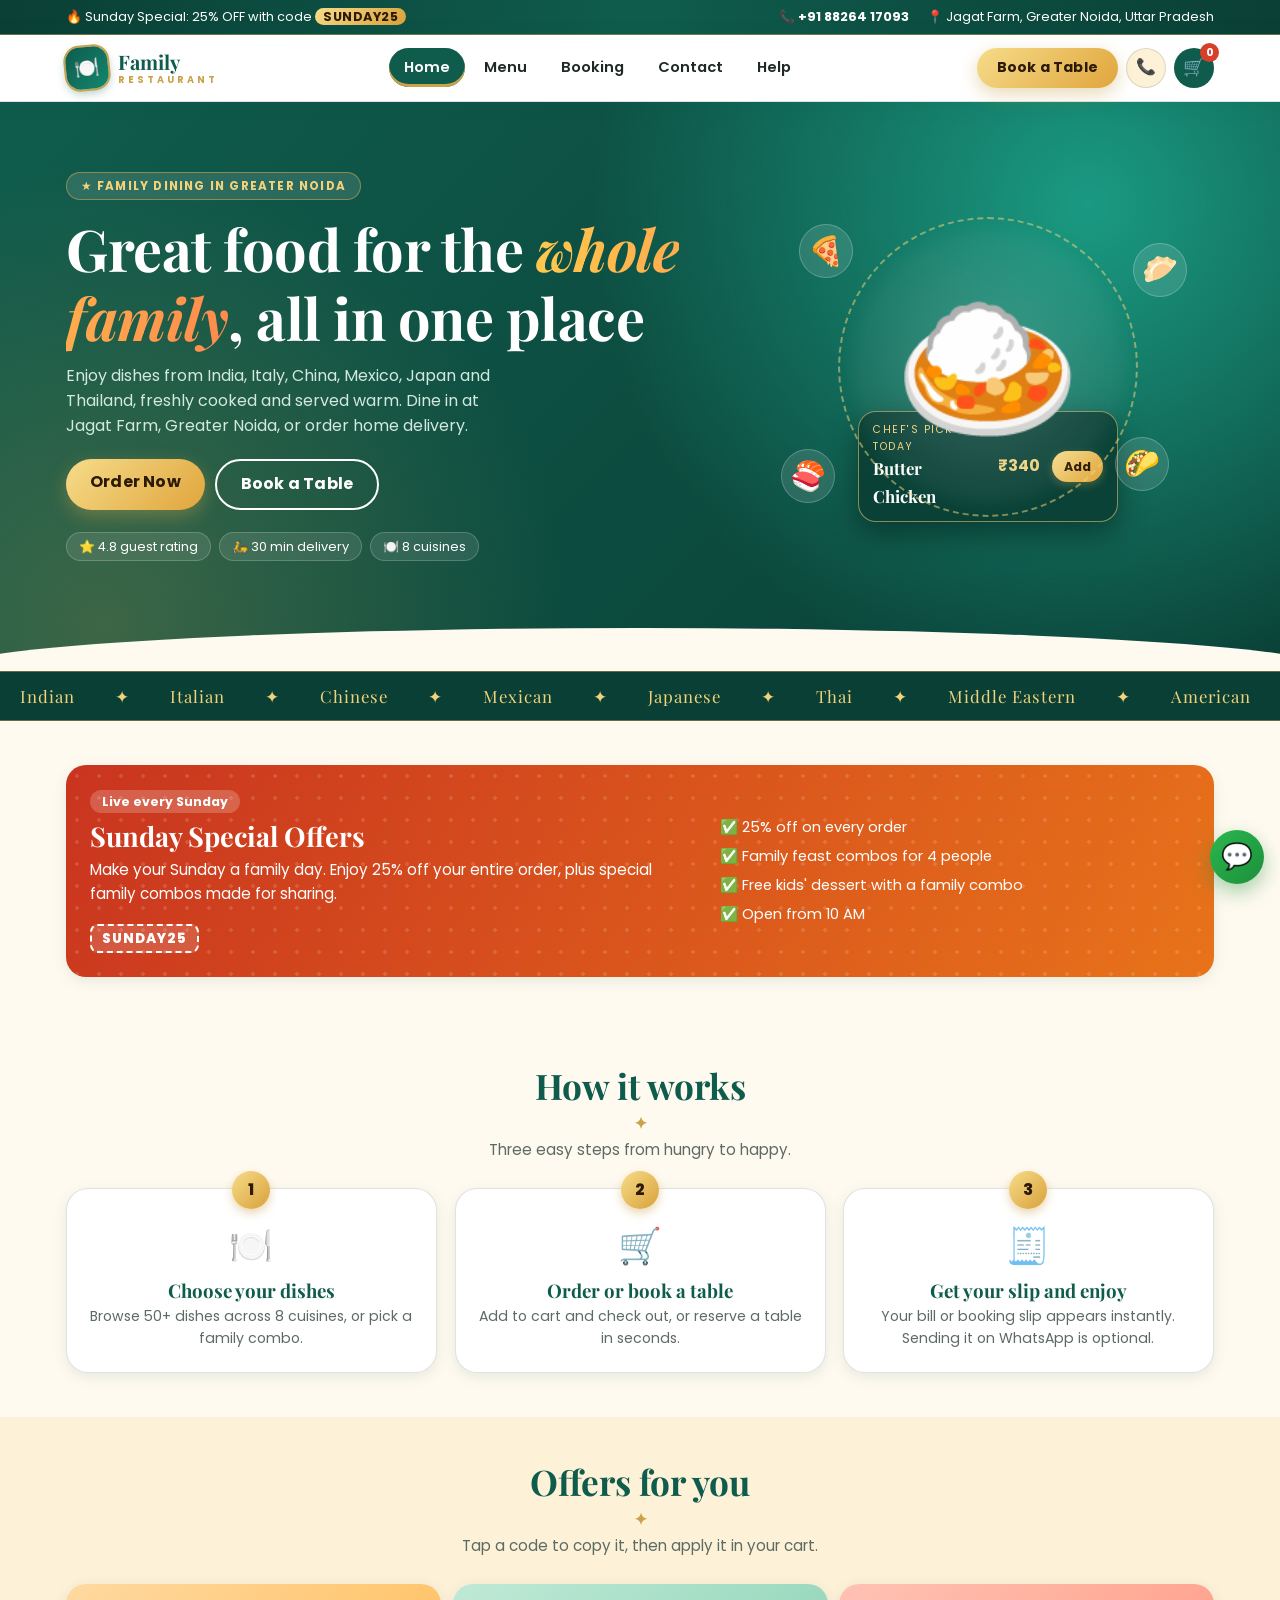
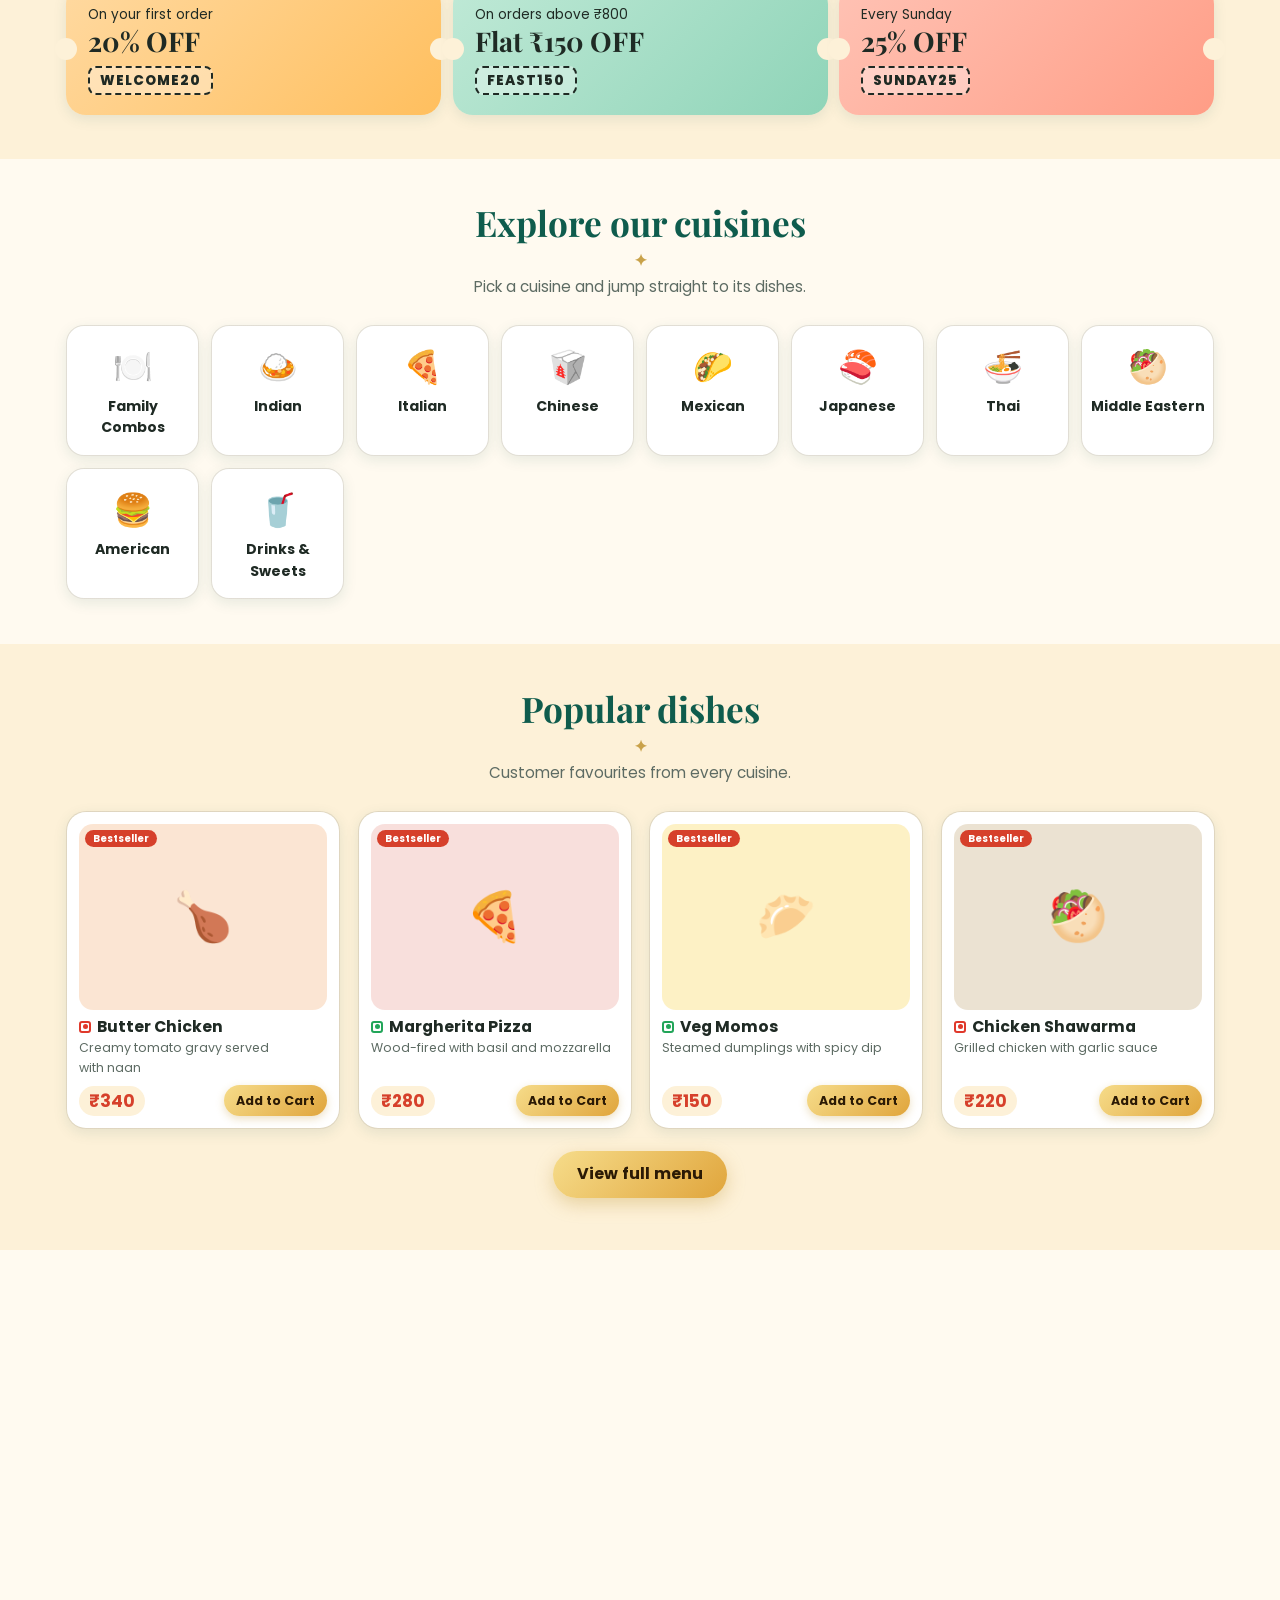
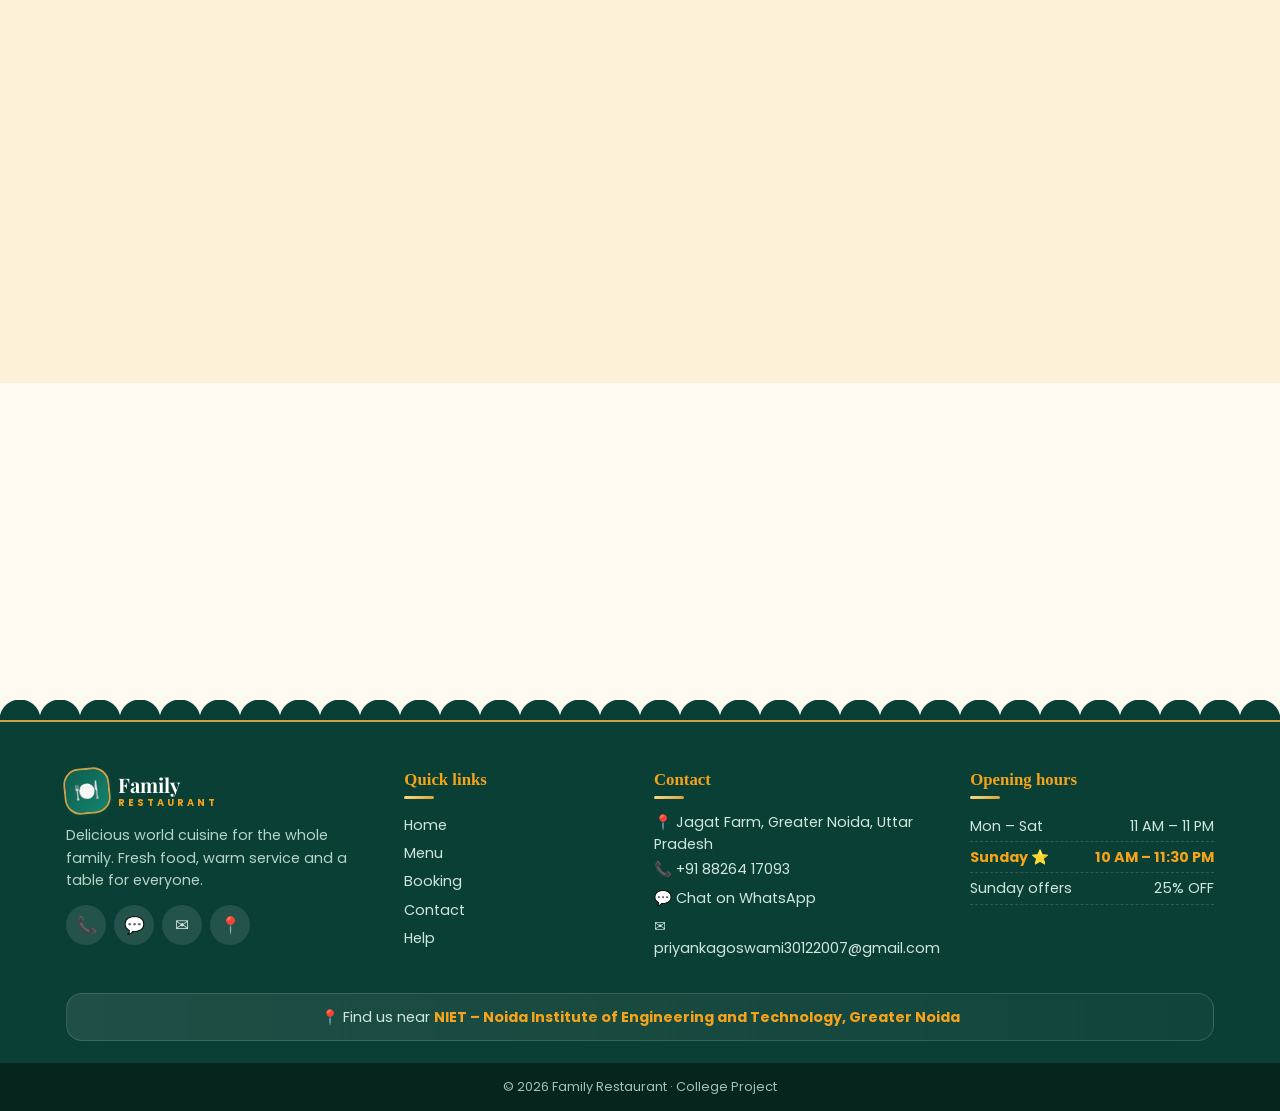
==== index.html @ dc2e6afb "Add files via upload" ====
<!DOCTYPE html>
<html lang="en">
<head>
<meta charset="UTF-8">
<meta name="viewport" content="width=device-width, initial-scale=1">
<title>Family Restaurant – Greater Noida</title>
<link rel="preconnect" href="https://fonts.googleapis.com">
<link rel="preconnect" href="https://fonts.gstatic.com" crossorigin>
<link href="https://fonts.googleapis.com/css2?family=Playfair+Display:wght@600;700;800&family=Poppins:wght@400;500;600&display=swap" rel="stylesheet">
<link rel="stylesheet" href="style.css">
</head>
<body>
 
<section class="hero"><div class="wrap">
  <div>
    <span class="kick">★ Family dining in Greater Noida</span>
    <h1>Great food for the <em>whole family</em>, all in one place</h1>
    <p>Enjoy dishes from India, Italy, China, Mexico, Japan and Thailand, freshly cooked and served warm. Dine in at Jagat Farm, Greater Noida, or order home delivery.</p>
    <div class="bt"><a href="menu.html" class="btn">Order Now</a><a href="booking.html" class="btn gh">Book a Table</a></div>
    <div class="chips"><span>⭐ 4.8 guest rating</span><span>🛵 30 min delivery</span><span>🍽️ 8 cuisines</span></div>
  </div>
  <div class="hv"><div class="glass"><div><small>Chef's pick today</small><b>Butter Chicken</b></div><span class="gp" id="pickP"></span><button class="add" id="pickAdd">Add</button></div>
    <div class="ring"></div><div class="hp">🍛</div>
    <span class="fl f1">🍕</span><span class="fl f2">🥟</span><span class="fl f3">🍣</span><span class="fl f4">🌮</span>
  </div>
</div></section>
 
<div class="mq" aria-hidden="true"><div class="mqt"><span>Indian</span><span>✦</span><span>Italian</span><span>✦</span><span>Chinese</span><span>✦</span><span>Mexican</span><span>✦</span><span>Japanese</span><span>✦</span><span>Thai</span><span>✦</span><span>Middle Eastern</span><span>✦</span><span>American</span><span>✦</span><span>Indian</span><span>✦</span><span>Italian</span><span>✦</span><span>Chinese</span><span>✦</span><span>Mexican</span><span>✦</span><span>Japanese</span><span>✦</span><span>Thai</span><span>✦</span><span>Middle Eastern</span><span>✦</span><span>American</span><span>✦</span></div></div>
 
<section><div class="wrap">
  <div class="sun">
    <div>
      <span class="pill" id="sunTag">Live every Sunday</span>
      <h2>Sunday Special Offers</h2>
      <p>Make your Sunday a family day. Enjoy 25% off your entire order, plus special family combos made for sharing.</p>
      <p style="margin-top:10px"><span class="cd" data-code="SUNDAY25" role="button" tabindex="0">SUNDAY25</span></p>
    </div>
    <ul>
      <li>✅ 25% off on every order</li>
      <li>✅ Family feast combos for 4 people</li>
      <li>✅ Free kids' dessert with a family combo</li>
      <li>✅ Open from 10 AM</li>
    </ul>
  </div>
</div></section>
 
<section><div class="wrap">
  <h2 class="ttl">How it works</h2>
  <p class="sub">Three easy steps from hungry to happy.</p>
  <div class="steps">
    <div class="step"><i>1</i><span>🍽️</span><h3>Choose your dishes</h3><p>Browse 50+ dishes across 8 cuisines, or pick a family combo.</p></div>
    <div class="step"><i>2</i><span>🛒</span><h3>Order or book a table</h3><p>Add to cart and check out, or reserve a table in seconds.</p></div>
    <div class="step"><i>3</i><span>🧾</span><h3>Get your slip and enjoy</h3><p>Your bill or booking slip appears instantly. Sending it on WhatsApp is optional.</p></div>
  </div>
</div></section>
 
<section class="alt"><div class="wrap">
  <h2 class="ttl">Offers for you</h2>
  <p class="sub">Tap a code to copy it, then apply it in your cart.</p>
  <div class="off">
    <div class="of"><p>On your first order</p><h3>20% OFF</h3><span class="cd" data-code="WELCOME20" role="button" tabindex="0">WELCOME20</span></div>
    <div class="of"><p>On orders above ₹800</p><h3>Flat ₹150 OFF</h3><span class="cd" data-code="FEAST150" role="button" tabindex="0">FEAST150</span></div>
    <div class="of"><p>Every Sunday</p><h3>25% OFF</h3><span class="cd" data-code="SUNDAY25" role="button" tabindex="0">SUNDAY25</span></div>
  </div>
</div></section>
 
<section><div class="wrap">
  <h2 class="ttl">Explore our cuisines</h2>
  <p class="sub">Pick a cuisine and jump straight to its dishes.</p>
  <div class="cz">
    <a href="menu.html#Family%20Combos"><span>🍽️</span>Family Combos</a>
    <a href="menu.html#Indian"><span>🍛</span>Indian</a>
    <a href="menu.html#Italian"><span>🍕</span>Italian</a>
    <a href="menu.html#Chinese"><span>🥡</span>Chinese</a>
    <a href="menu.html#Mexican"><span>🌮</span>Mexican</a>
    <a href="menu.html#Japanese"><span>🍣</span>Japanese</a>
    <a href="menu.html#Thai"><span>🍜</span>Thai</a>
    <a href="menu.html#Middle%20Eastern"><span>🥙</span>Middle Eastern</a>
    <a href="menu.html#American"><span>🍔</span>American</a>
    <a href="menu.html#Drinks%20%26%20Sweets"><span>🥤</span>Drinks &amp; Sweets</a>
  </div>
</div></section>
 
<section class="alt"><div class="wrap">
  <h2 class="ttl">Popular dishes</h2>
  <p class="sub">Customer favourites from every cuisine.</p>
  <div class="grid" id="feat"><!--FEAT--><article class="it"><div class="pic c-in"><span class="em">🍗</span><img loading="lazy" decoding="async" width="400" height="300" alt="Butter Chicken" src="images/butter-chicken.jpg" data-s="butter-chicken" data-alt="https://loremflickr.com/400/300/butter,chicken/all?lock=13" onload="this.classList.add('ld')" onerror="imgFail(this)"><span class="bs">Bestseller</span></div><h3><span class="tg nv" title="Non-veg"></span>Butter Chicken</h3><p>Creamy tomato gravy served with naan</p><div class="rw"><span class="pr">₹340</span><span data-ctl="12"><button class="add" onclick="chg(12,1)">Add to Cart</button></span></div></article><article class="it"><div class="pic c-it"><span class="em">🍕</span><img loading="lazy" decoding="async" width="400" height="300" alt="Margherita Pizza" src="images/margherita-pizza.jpg" data-s="margherita-pizza" data-alt="https://loremflickr.com/400/300/margherita,pizza/all?lock=19" onload="this.classList.add('ld')" onerror="imgFail(this)"><span class="bs">Bestseller</span></div><h3><span class="tg vg" title="Veg"></span>Margherita Pizza</h3><p>Wood-fired with basil and mozzarella</p><div class="rw"><span class="pr">₹280</span><span data-ctl="18"><button class="add" onclick="chg(18,1)">Add to Cart</button></span></div></article><article class="it"><div class="pic c-cn"><span class="em">🥟</span><img loading="lazy" decoding="async" width="400" height="300" alt="Veg Momos" src="images/veg-momos.jpg" data-s="veg-momos" data-alt="https://loremflickr.com/400/300/momos/all?lock=25" onload="this.classList.add('ld')" onerror="imgFail(this)"><span class="bs">Bestseller</span></div><h3><span class="tg vg" title="Veg"></span>Veg Momos</h3><p>Steamed dumplings with spicy dip</p><div class="rw"><span class="pr">₹150</span><span data-ctl="24"><button class="add" onclick="chg(24,1)">Add to Cart</button></span></div></article><article class="it"><div class="pic c-me"><span class="em">🥙</span><img loading="lazy" decoding="async" width="400" height="300" alt="Chicken Shawarma" src="images/chicken-shawarma.jpg" data-s="chicken-shawarma" data-alt="https://loremflickr.com/400/300/chicken,shawarma/all?lock=40" onload="this.classList.add('ld')" onerror="imgFail(this)"><span class="bs">Bestseller</span></div><h3><span class="tg nv" title="Non-veg"></span>Chicken Shawarma</h3><p>Grilled chicken with garlic sauce</p><div class="rw"><span class="pr">₹220</span><span data-ctl="39"><button class="add" onclick="chg(39,1)">Add to Cart</button></span></div></article><!--/FEAT--></div>
  <p style="text-align:center;margin-top:22px"><a href="menu.html" class="btn">View full menu</a></p>
</div></section>
 
<section><div class="wrap ab">
  <div>
    <h2 style="font-size:1.8rem;margin-bottom:10px">About us</h2>
    <p>Family Restaurant brings the tastes of eight cuisines together under one roof. Every sauce and spice mix is prepared fresh in our own kitchen, so every plate tastes homemade.</p>
    <p>Our goal is simple: a warm table, honest food and a welcome for every family.</p>
    <div class="st"><div><b data-n="50" data-s="+">50+</b><span>Dishes</span></div><div><b data-n="8">8</b><span>Cuisines</span></div><div><b data-n="4.8" data-s="★">4.8★</b><span>Guest rating</span></div></div>
  </div>
  <div class="fe">
    <div><span>🌿</span>Fresh ingredients</div><div><span>🔥</span>Live tandoor</div>
    <div><span>🛵</span>30 minute delivery</div><div><span>💯</span>Hygienic kitchen</div>
  </div>
</div></section>
 
<section class="alt"><div class="wrap">
  <h2 class="ttl">What our guests say</h2>
  <p class="sub">Sample reviews for this college project.</p>
  <div class="rv">
    <div><span class="stars">★★★★★</span>Lovely place for a family dinner. The Sunday combo was great value and everyone found something they liked.<b>Aarti S.</b></div>
    <div><span class="stars">★★★★★</span>Booking a table was quick, and the staff had our birthday cake ready. The food arrived hot and on time.<b>Rahul K.</b></div>
    <div><span class="stars">★★★★☆</span>Great variety on the menu. The biryani and the pizza were our favourites, and delivery was fast.<b>Neha G.</b></div>
  </div>
</div></section>
 
<section><div class="wrap"><div class="band">
  <h2>Planning a family dinner?</h2>
  <p>Reserve your table now and enjoy our Sunday special offers with the whole family.</p>
  <div class="bt"><a href="booking.html" class="btn">Book a Table</a><a href="contact.html" class="btn gh">Contact Us</a></div>
</div></div></section>
 
<noscript><p style="text-align:center;padding:20px">Please enable JavaScript to use the cart and booking features.</p></noscript>
<script src="common.js"></script>
<script>
document.getElementById("feat").innerHTML=MENU.map(function(m,i){return m.b?i:-1}).filter(function(i){return i>=0}).map(card).join("");
if(isSunday())document.getElementById("sunTag").textContent="Today is Sunday – offers are live!";
var bi=0;MENU.forEach(function(m,i){if(m.n==="Butter Chicken")bi=i});
document.getElementById("pickP").textContent="₹"+MENU[bi].p;
document.getElementById("pickAdd").onclick=function(){chg(bi,1)};
refresh();
</script>
</body>
</html>
---- style.css ----
/* Family Restaurant – single colour theme: emerald green, saffron, cream, tomato red */
:root{--bg:#fffaf0;--bg2:#fdf1d8;--card:#ffffff;--pri:#0f5c4d;--pri2:#0a3f35;--acc:#f5a31a;--acc-t:#2b1a05;--red:#d6402b;--txt:#1f2a24;--mute:#5d6b63;--line:#1f2a2422;--ok:#1b8a4b;--bad:#c62828;--sh:0 4px 14px #0f5c4d1a}
*{box-sizing:border-box;margin:0;padding:0}
html{scroll-behavior:smooth;-webkit-text-size-adjust:100%}
body{font-family:system-ui,-apple-system,"Segoe UI",Roboto,Arial,sans-serif;background:var(--bg);color:var(--txt);line-height:1.55;overflow-x:hidden}
h1,h2,h3{font-family:Georgia,"Times New Roman",serif;line-height:1.2}
a{color:inherit;text-decoration:none}
button{font:inherit;cursor:pointer;border:0;-webkit-tap-highlight-color:transparent}
:focus-visible{outline:2px solid var(--red);outline-offset:2px}
.wrap{max-width:1080px;margin:auto;padding:0 16px}
section{padding:44px 0}
.alt{background:var(--bg2)}
.ttl{font-size:1.8rem;text-align:center;margin-bottom:6px;color:var(--pri)}
.sub{text-align:center;color:var(--mute);margin-bottom:26px;font-size:.95rem}
.btn{display:inline-block;padding:11px 24px;border-radius:50px;font-weight:700;background:var(--acc);color:var(--acc-t);text-align:center}
.btn.gh{background:transparent;border:2px solid var(--pri);color:var(--pri)}
.btn.wa{background:#25a244;color:#fff}
.btn:active{transform:scale(.97)}
.hero .btn.gh,.pg .btn.gh{border-color:#fff;color:#fff}
/* header */
.hd{position:sticky;top:0;z-index:50;background:var(--card);border-bottom:1px solid var(--line)}
.nav{display:flex;align-items:center;justify-content:space-between;height:60px;gap:10px}
.logo{font-family:Georgia,serif;font-size:1.25rem;font-weight:700;color:var(--pri);white-space:nowrap}
#nv{display:flex;gap:20px;font-size:.92rem;font-weight:600}
#nv a{padding:4px 0;border-bottom:2px solid transparent}
#nv a:hover,#nv a.on{color:var(--pri);border-color:var(--acc)}
.nr{display:flex;align-items:center;gap:8px}
.ib{background:var(--bg2);border:1px solid var(--line);width:40px;height:40px;border-radius:50%;display:grid;place-items:center;color:var(--txt);font-size:1rem}
.cb{position:relative;background:var(--pri);color:#fff;width:40px;height:40px;border-radius:50%;font-size:1.1rem}
.cb i{position:absolute;top:-5px;right:-5px;background:var(--red);color:#fff;font-style:normal;font-size:.7rem;font-weight:700;min-width:19px;height:19px;border-radius:50%;display:grid;place-items:center}
.bg{display:none;background:none;color:var(--txt);font-size:1.5rem;width:40px;height:40px}
/* hero */
.hero{background:linear-gradient(135deg,var(--pri),var(--pri2));color:#fff;padding:44px 0}
.hero .wrap{display:grid;grid-template-columns:1.2fr .8fr;gap:20px;align-items:center}
.hero h1{font-size:clamp(1.9rem,5vw,3rem)}
.hero h1 em{color:var(--acc);font-style:normal}
.hero p{color:#d3e9df;margin:12px 0 20px;max-width:460px}
.bt{display:flex;gap:10px;flex-wrap:wrap}
.hp{font-size:clamp(5rem,16vw,8rem);text-align:center}
.pg{background:linear-gradient(135deg,var(--pri),var(--pri2));color:#fff;padding:30px 0;text-align:center}
.pg h1{font-size:1.9rem}.pg p{color:#d3e9df}
/* sunday banner */
.sun{background:linear-gradient(120deg,#c9341f,#e8731a);color:#fff;border-radius:20px;padding:24px;display:grid;grid-template-columns:1.3fr 1fr;gap:18px;align-items:center;box-shadow:var(--sh)}
.sun h2{font-size:1.7rem;margin:6px 0}
.sun p{font-size:.95rem}
.sun .pill{display:inline-block;background:#ffffff33;border-radius:50px;padding:2px 12px;font-size:.78rem;font-weight:700}
.sun ul{list-style:none;font-size:.92rem;display:grid;gap:6px}
.sun .cd{border-color:#fff;color:#fff;background:#ffffff26}
/* offers */
.off{display:grid;grid-template-columns:repeat(3,1fr);gap:12px}
.of{border-radius:16px;padding:16px;color:#1f2a24;box-shadow:var(--sh)}
.of:nth-child(1){background:linear-gradient(135deg,#ffd9a0,#ffbf5e)}
.of:nth-child(2){background:linear-gradient(135deg,#bfe9d6,#8fd4b8)}
.of:nth-child(3){background:linear-gradient(135deg,#ffc2b4,#ff9d86)}
.of h3{font-size:1.4rem}.of p{font-size:.85rem}
.cd{display:inline-block;margin-top:8px;border:2px dashed #1f2a24;padding:2px 10px;border-radius:8px;font-weight:800;letter-spacing:1px;font-size:.85rem;background:#ffffff59;cursor:pointer}
/* menu */
.tabs{display:flex;gap:8px;overflow-x:auto;padding-bottom:8px;margin-bottom:14px;-webkit-overflow-scrolling:touch}
.tab{flex:none;padding:7px 16px;border-radius:50px;background:var(--card);color:var(--txt);border:1px solid var(--line);font-size:.88rem}
.tab.on{background:var(--pri);color:#fff;font-weight:700;border-color:var(--pri)}
.tools{display:flex;gap:10px;margin-bottom:18px;flex-wrap:wrap}
.tools input{flex:1;min-width:150px}
.sw{display:flex;gap:6px}
.sw button{padding:8px 14px;border-radius:50px;background:var(--card);color:var(--txt);border:1px solid var(--line);font-size:.85rem}
.sw button.on{background:var(--pri);color:#fff;font-weight:700;border-color:var(--pri)}
.grid{display:grid;grid-template-columns:repeat(auto-fill,minmax(155px,1fr));gap:12px}
.it{background:var(--card);border-radius:16px;padding:10px;display:flex;flex-direction:column;border:1px solid var(--line);box-shadow:var(--sh)}
.pic{position:relative;aspect-ratio:4/3;overflow:hidden;font-size:3rem;border-radius:12px;display:grid;place-items:center}
.pic img{position:absolute;inset:0;width:100%;height:100%;object-fit:cover;opacity:0;transition:opacity .3s}
.pic img.ld{opacity:1}
.bs{z-index:2}
.c-fc{background:#f5a31a40}.c-in{background:#e8731a30}.c-it{background:#d6402b2a}.c-cn{background:#f5c51a40}.c-mx{background:#3f9b4a30}
.c-jp{background:#c2478a2a}.c-th{background:#1f8f8f30}.c-me{background:#a8803c3a}.c-us{background:#3b6fc22a}.c-sw{background:#7d4fc02a}
.bs{position:absolute;top:6px;left:6px;background:var(--red);color:#fff;font-size:.62rem;font-weight:700;padding:1px 8px;border-radius:50px}
.bs.sun{background:var(--pri);color:#fff}
.it h3{font-size:.98rem;margin:8px 0 2px;font-family:system-ui,sans-serif;font-weight:700}
.it p{font-size:.78rem;color:var(--mute);flex:1}
.tg{display:inline-block;width:12px;height:12px;border:2px solid;border-radius:3px;position:relative;margin-right:6px;vertical-align:-1px}
.tg::after{content:"";position:absolute;inset:1.5px;border-radius:50%;background:currentColor}
.vg{color:#22a559}.nv{color:#e0392b}
.rw{display:flex;justify-content:space-between;align-items:center;margin-top:8px;gap:6px}
.pr{font-weight:700;color:var(--red)}
.add{background:var(--acc);color:var(--acc-t);padding:6px 12px;border-radius:50px;font-weight:700;font-size:.78rem}
.qt{display:flex;align-items:center;gap:8px;background:var(--bg2);border-radius:50px;padding:2px}
.qt button{width:28px;height:28px;border-radius:50%;background:var(--pri);color:#fff;font-weight:800}
.empty{grid-column:1/-1;text-align:center;color:var(--mute);padding:30px 0}
/* boxes / forms */
.box{background:var(--card);border-radius:18px;padding:22px;border:1px solid var(--line);box-shadow:var(--sh)}
.fm{max-width:720px;margin:auto}
.fg{display:grid;grid-template-columns:1fr 1fr;gap:12px}
.full{grid-column:1/-1}
label{font-size:.82rem;color:var(--mute);display:block;margin-bottom:3px;font-weight:600}
input,select,textarea{width:100%;padding:11px 12px;border-radius:10px;border:1px solid #1f2a2440;background:#fff;color:var(--txt);font:inherit;font-size:16px}
input:focus,select:focus,textarea:focus{border-color:var(--pri);outline:2px solid #0f5c4d33}
input::placeholder,textarea::placeholder{color:#8a968f}
.msg{font-size:.85rem;min-height:20px;margin:6px 0}
.ok{color:var(--ok)}.bad{color:var(--bad)}
.trio{display:grid;grid-template-columns:repeat(auto-fit,minmax(200px,1fr));gap:12px;margin-bottom:22px}
.trio .box{text-align:center;font-size:.92rem}
.trio span{font-size:1.8rem;display:block}
.trio a{color:var(--pri);font-weight:700;word-break:break-word}
.lst{max-width:720px;margin:20px auto 0}
.li{background:var(--card);border-radius:12px;padding:12px 14px;margin-top:8px;display:flex;justify-content:space-between;gap:10px;align-items:center;font-size:.88rem;border:1px solid var(--line);cursor:pointer;box-shadow:var(--sh)}
.li:hover{border-color:var(--pri)}
.li small{color:var(--mute);display:block}
.li .rt{display:flex;flex-direction:column;align-items:flex-end;gap:6px}
.li button{background:transparent;color:var(--bad);border:1px solid var(--bad);padding:4px 12px;border-radius:50px;font-size:.78rem}
.tagx{background:var(--pri);color:#fff;font-size:.72rem;font-weight:700;padding:2px 10px;border-radius:50px;white-space:nowrap}
details{background:var(--card);border-radius:12px;margin-top:8px;border:1px solid var(--line)}
summary{padding:13px 14px;cursor:pointer;font-weight:600;list-style:none}
summary::-webkit-details-marker{display:none}
summary::after{content:"+";float:right;color:var(--red);font-size:1.2rem}
details[open] summary::after{content:"−"}
details p{padding:0 14px 14px;color:var(--mute);font-size:.92rem}
.st{display:grid;grid-template-columns:repeat(3,1fr);gap:10px;margin-top:22px;text-align:center}
.st b{display:block;font-size:1.5rem;color:var(--pri);font-family:Georgia,serif}
.st span{font-size:.82rem;color:var(--mute)}
.ab{display:grid;grid-template-columns:1fr 1fr;gap:20px;align-items:center}
.ab h2{color:var(--pri)}
.ab p{color:var(--mute);margin-bottom:10px}
.fe{display:grid;grid-template-columns:1fr 1fr;gap:10px}
.fe div{background:var(--card);padding:14px 8px;border-radius:14px;text-align:center;font-size:.88rem;border:1px solid var(--line)}
.fe span{font-size:1.7rem;display:block}
/* drawer and modals */
.sh{position:fixed;inset:0;background:#000a;z-index:90;display:none}
.sh.open{display:block}
.dr{position:fixed;top:0;right:0;height:100%;width:min(380px,100%);background:var(--bg);z-index:100;padding:16px;display:flex;flex-direction:column;border-left:1px solid var(--line);transform:translateX(105%);transition:transform .25s}
.dr.open{transform:none}
.dh{display:flex;justify-content:space-between;align-items:center;margin-bottom:8px}
.dh button{background:none;color:var(--txt);font-size:1.8rem;width:40px;height:40px}
.cl{flex:1;overflow:auto}
.ci{display:flex;align-items:center;gap:8px;padding:9px 0;border-bottom:1px solid var(--line);font-size:.88rem}
.ci .n{flex:1}
.cp{display:flex;gap:8px;margin-top:10px}
.cp .btn{padding:8px 16px}
.sm{font-size:.88rem;color:var(--mute);margin-top:6px}
.sm div{display:flex;justify-content:space-between}
.sm .tt{color:var(--txt);font-weight:700;font-size:1.1rem;margin-top:4px}
.md{position:fixed;inset:0;background:#000c;z-index:200;display:none;align-items:center;justify-content:center;padding:16px;overflow:auto}
.md.open{display:flex}
.md .box{width:100%;max-width:520px;max-height:100%;overflow:auto}
.dn{text-align:center}
.dn .big{font-size:2.6rem}
.dn .bt{justify-content:center}
.toast{position:fixed;left:50%;bottom:20px;transform:translateX(-50%);background:var(--pri);color:#fff;padding:9px 18px;border-radius:50px;font-weight:700;font-size:.88rem;z-index:300;display:none;max-width:90%;text-align:center}
/* bill / booking slip */
.slip{background:#fff;color:#222;border:1px dashed #8a8a8a;border-radius:6px;padding:16px;text-align:left;font-size:.86rem;margin:12px 0;font-family:"Courier New",ui-monospace,monospace}
.sp-h{text-align:center;border-bottom:1px dashed #8a8a8a;padding-bottom:10px;margin-bottom:10px}
.sp-h b{display:block;font-size:1.2rem;font-family:Georgia,serif;color:#0f5c4d}
.sp-h span{display:block;font-size:.76rem;color:#555}
.sp-t{margin-top:8px;font-weight:700;letter-spacing:1px;font-size:.8rem}
.sr{display:flex;justify-content:space-between;gap:10px;padding:2px 0}
.sr span{color:#555;flex:none}.sr b{text-align:right;font-weight:600;word-break:break-word}
.slip table{width:100%;border-collapse:collapse;margin:10px 0;font-size:.8rem}
.slip th{text-align:left;border-top:1px dashed #8a8a8a;border-bottom:1px dashed #8a8a8a;padding:4px 2px}
.slip td{padding:3px 2px;vertical-align:top}
.slip th:nth-child(n+2),.slip td:nth-child(n+2){text-align:right;white-space:nowrap}
.sp-tot{border-top:1px dashed #8a8a8a;margin-top:6px;padding-top:6px}
.sp-g{font-size:1.05rem;font-weight:700;color:#0f5c4d}
.sp-f{text-align:center;border-top:1px dashed #8a8a8a;margin-top:10px;padding-top:8px;font-size:.76rem;color:#555}
.sp-ok{display:inline-block;background:#1b8a4b;color:#fff;border-radius:50px;padding:0 10px;font-size:.74rem}
footer{background:var(--pri2);color:#d3e9df;padding:30px 0 16px;font-size:.88rem}
.fc{display:grid;grid-template-columns:repeat(auto-fit,minmax(180px,1fr));gap:18px}
.fc h3{color:var(--acc);font-size:1rem;margin-bottom:6px}
.fc a{display:block;padding:2px 0}
.fc a:hover{color:var(--acc)}
.cr{text-align:center;margin-top:18px;padding-top:14px;border-top:1px solid #ffffff2a;font-size:.8rem}
@media(max-width:760px){
#nv{display:none;position:absolute;top:60px;left:0;right:0;background:var(--card);flex-direction:column;gap:0;padding:6px 16px 12px;border-bottom:1px solid var(--line)}
#nv.open{display:flex}#nv a{padding:11px 0}
.bg{display:block}
.hero .wrap,.ab,.sun{grid-template-columns:1fr}.hp{order:-1;font-size:4.5rem}
.off{grid-template-columns:1fr}.fg{grid-template-columns:1fr}
section{padding:34px 0}
}
@media(min-width:900px){.grid{grid-template-columns:repeat(auto-fill,minmax(230px,1fr));gap:18px}.it{padding:12px}}
@media print{
body>*:not(#dn){display:none!important}
#dn{position:static!important;display:block!important;background:none!important;padding:0!important}
#dn .box{box-shadow:none!important;border:0!important;max-width:none!important;padding:0!important}
.noprint{display:none!important}
.slip{border:0}
}
@media(prefers-reduced-motion:reduce){*{transition:none!important;scroll-behavior:auto!important}}
 
/* ===== Design upgrade: stylish header, hero, cards, tickets, footer ===== */
:root{--grad:linear-gradient(135deg,#ffb938,#f08a1a);--red2:#e8573f}
.btn{background:var(--grad);box-shadow:0 6px 16px #f08a1a55}
.btn.gh{background:transparent;box-shadow:none}
.btn.wa{background:linear-gradient(135deg,#2bb74f,#1c8f3b);box-shadow:0 6px 16px #1c8f3b44}
.add{background:var(--grad)}
/* top bar + header */
.top{background:linear-gradient(90deg,#c9341f,#e8731a,#c9341f);color:#fff;font-size:.8rem}
.top .wrap{display:flex;justify-content:space-between;align-items:center;gap:12px;padding-top:7px;padding-bottom:7px}
.top b{background:#ffffff33;padding:0 8px;border-radius:50px;letter-spacing:.5px}
.top a{font-weight:700}
.top .tr{display:flex;gap:18px}
.hd{box-shadow:0 2px 18px #0f5c4d1a}
.nav{height:66px}
.logo{display:flex;align-items:center;gap:10px}
.lg{width:42px;height:42px;border-radius:14px;background:linear-gradient(135deg,var(--pri),#13866f);display:grid;place-items:center;font-style:normal;font-size:1.25rem;box-shadow:0 4px 10px #0f5c4d44;transform:rotate(-6deg)}
.logo span{display:flex;flex-direction:column;line-height:1.05;font-size:1.25rem}
.logo small{font-family:system-ui,sans-serif;font-size:.6rem;letter-spacing:3px;text-transform:uppercase;color:var(--red);font-weight:700;margin-top:3px}
#nv{gap:4px}
#nv a{padding:8px 15px;border-radius:50px;border:0}
#nv a:hover{background:var(--bg2);color:var(--pri)}
#nv a.on{background:var(--pri);color:#fff}
.cta{padding:9px 20px;font-size:.88rem}
/* hero + page banners */
.hero{position:relative;overflow:hidden;padding:56px 0 96px;background:radial-gradient(circle at 85% 18%,#1a9a82 0,transparent 42%),radial-gradient(circle at 8% 92%,#f5a31a40 0,transparent 36%),linear-gradient(135deg,var(--pri),var(--pri2))}
.hero::after,.pg::after{content:"";position:absolute;left:-5%;right:-5%;bottom:-1px;height:44px;background:var(--bg);border-radius:50% 50% 0 0/100% 100% 0 0}
.pg{position:relative;overflow:hidden;padding:38px 0 62px;background:radial-gradient(#ffffff14 2px,transparent 2px) 0 0/24px 24px,linear-gradient(135deg,var(--pri),var(--pri2))}
.pg::after{height:28px}
.kick{display:inline-block;background:#ffffff1f;border:1px solid #ffffff40;padding:4px 14px;border-radius:50px;font-size:.74rem;letter-spacing:1.2px;text-transform:uppercase;font-weight:700;color:var(--acc)}
.hero h1{font-size:clamp(2.1rem,6vw,3.6rem);letter-spacing:-.5px;margin-top:14px}
.hero h1 em{background:linear-gradient(90deg,#ffc94d,#ff8a4d);-webkit-background-clip:text;background-clip:text;color:transparent;font-style:italic}
@supports not (background-clip:text){.hero h1 em{background:none;color:var(--acc)}}
.chips{display:flex;gap:8px;flex-wrap:wrap;margin-top:22px}
.chips span{background:#ffffff1a;border:1px solid #ffffff30;border-radius:50px;padding:4px 12px;font-size:.8rem}
.hv{position:relative;display:grid;place-items:center;min-height:270px}
.ring{position:absolute;width:min(300px,70vw);aspect-ratio:1;border-radius:50%;background:radial-gradient(circle,#ffffff2e,#ffffff0d 60%,transparent 70%);border:2px dashed #ffffff44}
.hv .hp{position:relative;font-size:clamp(6rem,18vw,9.5rem)}
.fl{position:absolute;font-size:1.8rem;background:#ffffff1f;border:1px solid #ffffff3a;width:54px;height:54px;border-radius:50%;display:grid;place-items:center;animation:bob 4s ease-in-out infinite}
.f1{top:4%;left:8%}.f2{top:10%;right:6%;animation-delay:.8s}.f3{bottom:6%;left:4%;animation-delay:1.6s}.f4{bottom:10%;right:10%;animation-delay:2.4s}
@keyframes bob{50%{transform:translateY(-10px)}}
/* titles, cards, tickets */
.ttl::after{content:"";display:block;width:70px;height:4px;margin:10px auto 0;border-radius:4px;background:linear-gradient(90deg,var(--acc),var(--red))}
.sub{max-width:520px;margin-left:auto;margin-right:auto}
.it{border-radius:20px;transition:transform .25s,box-shadow .25s,border-color .25s}
.it:hover{transform:translateY(-5px);box-shadow:0 14px 28px #0f5c4d26;border-color:var(--acc)}
.pic{border-radius:14px}
.pr{font-size:1.05rem}
.of{position:relative;border-radius:20px;padding:20px 22px}
.of::before,.of::after{content:"";position:absolute;top:50%;width:22px;height:22px;margin-top:-11px;border-radius:50%;background:var(--bg2)}
.of::before{left:-11px}.of::after{right:-11px}
.of h3{font-size:1.7rem}
.sun{background:radial-gradient(#ffffff22 2px,transparent 2px) 0 0/22px 22px,linear-gradient(120deg,#c9341f,#e8731a)}
.cz{display:grid;grid-template-columns:repeat(auto-fit,minmax(125px,1fr));gap:12px}
.cz a{background:var(--card);border:1px solid var(--line);border-radius:18px;padding:16px 8px;text-align:center;font-weight:700;font-size:.88rem;box-shadow:var(--sh);transition:transform .2s,border-color .2s}
.cz a:hover{transform:translateY(-4px);border-color:var(--acc)}
.cz span{display:block;font-size:2rem;margin-bottom:4px}
.rv{display:grid;grid-template-columns:repeat(auto-fit,minmax(240px,1fr));gap:14px}
.rv div{position:relative;background:var(--card);border-radius:20px;padding:20px;border:1px solid var(--line);box-shadow:var(--sh);font-size:.92rem;color:var(--mute)}
.rv div::before{content:"\201C";position:absolute;top:-4px;right:16px;font-size:4rem;font-family:Georgia,serif;color:var(--acc);opacity:.55;line-height:1}
.rv b{display:block;margin-top:10px;color:var(--pri)}
.rv .stars{color:#f5a31a;letter-spacing:2px;display:block;margin-bottom:6px}
/* footer */
.ft{position:relative;margin-top:30px;background:var(--pri2);color:#cfe6dc;padding:48px 0 0;font-size:.9rem}
.ft::before{content:"";position:absolute;left:0;right:0;top:-19px;height:20px;background:radial-gradient(circle at 20px 20px,var(--pri2) 20px,transparent 21px) 0 0/40px 20px repeat-x}
.fgrid{display:grid;grid-template-columns:1.4fr 1fr 1.3fr 1.1fr;gap:28px}
.ft h3{font-family:Georgia,serif;font-size:1.05rem;color:var(--acc);margin-bottom:12px;position:relative;padding-bottom:8px}
.ft h3::after{content:"";position:absolute;left:0;bottom:0;width:30px;height:3px;border-radius:3px;background:var(--red2)}
.ft a{display:block;padding:3px 0}
.ft a:hover{color:var(--acc)}
.ft .logo span{color:#fff}.ft .logo small{color:var(--acc)}
.ft p{margin-top:12px;color:#b5d3c7}
.soc{display:flex;gap:8px;margin-top:14px}
.soc a{width:40px;height:40px;border-radius:50%;background:#ffffff1a;display:grid;place-items:center;padding:0;font-size:1.05rem}
.soc a:hover{background:var(--acc)}
.hrs div{display:flex;justify-content:space-between;gap:10px;padding:4px 0;border-bottom:1px dashed #ffffff26}
.hrs .sunr{color:var(--acc);font-weight:700}
.visit{margin-top:30px;background:linear-gradient(90deg,#ffffff16,#ffffff08);border:1px solid #ffffff24;border-radius:16px;padding:12px 16px;text-align:center}
.visit b{color:var(--acc)}
.bar{margin-top:22px;background:#06251f;padding:14px 0;text-align:center;font-size:.8rem;color:#9fc4b5}
.wafab{position:fixed;right:16px;bottom:16px;width:54px;height:54px;border-radius:50%;background:linear-gradient(135deg,#2bb74f,#1c8f3b);color:#fff;display:grid;place-items:center;font-size:1.6rem;z-index:60;box-shadow:0 8px 20px #1c8f3b66}
@media(min-width:900px){.cb,.ib{flex:none}}
@media(max-width:899px){.cta{display:none}}
@media(max-width:900px){.fgrid{grid-template-columns:1fr 1fr}}
@media(max-width:760px){
.top .tr{display:none}.top .wrap{justify-content:center;text-align:center}
.nav{height:62px}
#nv{top:62px;padding:8px 12px 14px}#nv a{padding:11px 14px}
.hero{padding:34px 0 80px}
.hv{order:-1;min-height:210px}.hv .hp{font-size:5.2rem}.fl{width:44px;height:44px;font-size:1.4rem}
.ring{width:210px}
.fgrid{grid-template-columns:1fr}
.logo span{font-size:1.1rem}.lg{width:38px;height:38px}
}
@media(prefers-reduced-motion:reduce){.fl{animation:none!important}}
.ft .logo{display:flex;padding:0}
 
/* ===== Premium upgrade: gold accents, fonts, motion, new sections ===== */
:root{--gold:#c9a24a;--gold2:#f2d27a;--goldg:linear-gradient(135deg,#f6dc8a,#d9a13a);--grad:linear-gradient(135deg,#f6dc8a,#e0a53c);--serif:"Playfair Display",Georgia,"Times New Roman",serif;--sans:"Poppins",system-ui,-apple-system,"Segoe UI",Roboto,Arial,sans-serif}
body{font-family:var(--sans)}
h1,h2,h3,.logo span{font-family:var(--serif)}
.it h3{font-family:var(--sans)}
.btn{box-shadow:0 6px 18px #c9a24a66;letter-spacing:.2px}
.btn.gh{box-shadow:none}
.add{box-shadow:0 3px 8px #c9a24a55}
/* header */
.lg{box-shadow:0 0 0 2px var(--gold),0 4px 10px #0f5c4d55}
.logo small{color:var(--gold);font-family:var(--sans)}
#nv a.on{box-shadow:inset 0 -3px 0 var(--gold)}
.hd{transition:box-shadow .25s}
.hd .nav{transition:height .25s}
.hd.sc{box-shadow:0 8px 28px #0f5c4d33}
.hd.sc .nav{height:56px}
.top{background:linear-gradient(90deg,#0a3f35,#0f5c4d,#0a3f35);border-bottom:1px solid #c9a24a88}
.top b{background:var(--goldg);color:#2b1a05}
/* hero */
.hero{background:radial-gradient(circle at 85% 18%,#1a9a82 0,transparent 42%),radial-gradient(circle at 8% 92%,#c9a24a40 0,transparent 36%),linear-gradient(135deg,var(--pri),var(--pri2))}
.kick{border-color:#c9a24a99;color:var(--gold2)}
.ring{border-color:#f2d27a88}
.hv{min-height:310px}
.glass{position:absolute;bottom:0;left:50%;transform:translateX(-50%);display:flex;align-items:center;gap:12px;background:#0a3f35e6;border:1px solid #f2d27a88;border-radius:18px;padding:10px 14px;min-width:260px;box-shadow:0 10px 30px #0006}
.glass small{display:block;font-size:.66rem;letter-spacing:1.5px;text-transform:uppercase;color:var(--gold2)}
.glass b{font-family:var(--serif);font-size:1.05rem}
.glass .gp{margin-left:auto;font-weight:700;color:var(--gold2)}
/* marquee */
.mq{background:var(--pri2);color:var(--gold2);overflow:hidden;white-space:nowrap;border-top:1px solid #c9a24a77;border-bottom:1px solid #c9a24a77;padding:11px 0;font-family:var(--serif);font-size:1.05rem;letter-spacing:1px}
.mqt{display:inline-block;animation:mq 32s linear infinite}
.mqt span{margin:0 20px}
@keyframes mq{to{transform:translateX(-50%)}}
/* titles with gold ornament */
.ttl{font-size:clamp(1.7rem,4vw,2.2rem)}
.ttl::after{content:"✦";display:block;width:auto;height:auto;margin:6px auto 0;background:none;color:var(--gold);font-size:1rem;letter-spacing:0}
.st b,.trio a{color:var(--pri)}
.pr{background:var(--bg2);padding:2px 10px;border-radius:50px}
.it:hover{border-color:var(--gold)}
.of h3{font-family:var(--serif)}
/* steps and cta band */
.steps{display:grid;grid-template-columns:repeat(3,1fr);gap:18px;margin-top:10px}
.step{position:relative;background:var(--card);border:1px solid var(--line);border-radius:22px;padding:30px 20px 22px;text-align:center;box-shadow:var(--sh)}
.step i{position:absolute;top:-18px;left:50%;margin-left:-19px;width:38px;height:38px;border-radius:50%;background:var(--goldg);color:#2b1a05;font-style:normal;font-weight:800;display:grid;place-items:center;box-shadow:0 4px 10px #c9973a66}
.step span{font-size:2.2rem;display:block}
.step h3{margin:6px 0 4px;color:var(--pri)}
.step p{font-size:.88rem;color:var(--mute)}
.band{background:radial-gradient(#ffffff14 2px,transparent 2px) 0 0/22px 22px,linear-gradient(135deg,var(--pri),var(--pri2));color:#fff;border-radius:26px;padding:36px 22px;text-align:center;border:2px solid var(--gold);box-shadow:0 14px 40px #0f5c4d44}
.band h2{font-size:clamp(1.5rem,4vw,2rem)}
.band p{color:#d3e9df;margin:8px 0 20px}
.band .bt{justify-content:center}
.band .btn.gh{border-color:#fff;color:#fff}
/* sticky menu filters */
.tabs{position:sticky;top:66px;z-index:30;background:var(--bg);padding:10px 0;margin-top:-6px}
.tools select{width:auto;min-width:150px}
/* cart extras */
.fdp{font-size:.82rem;color:var(--mute);margin-top:8px}
.fdp .b2{height:6px;border-radius:6px;background:var(--bg2);margin-top:4px;overflow:hidden}
.fdp .b2 i{display:block;height:100%;background:var(--goldg);border-radius:6px;transition:width .3s}
.cch{display:flex;gap:6px;flex-wrap:wrap;margin-top:8px}
.cch button{border:1px dashed var(--pri);background:transparent;color:var(--pri);border-radius:50px;padding:3px 10px;font-size:.74rem;font-weight:700}
/* back to top + reveal */
.totop{position:fixed;left:16px;bottom:16px;width:44px;height:44px;border-radius:50%;background:var(--pri);color:var(--gold2);font-size:1.2rem;font-weight:700;border:2px solid var(--gold);z-index:60;opacity:0;visibility:hidden;transition:opacity .25s}
.totop.show{opacity:1;visibility:visible}
.js .rz{opacity:0;translate:0 20px;transition:opacity .6s ease,translate .6s ease,transform .2s}
.js .rz.in{opacity:1;translate:0 0}
.ft{border-top:3px solid var(--gold)}
.ft::before{top:-22px}
.ft h3::after{background:var(--goldg)}
@media(max-width:760px){
.steps{grid-template-columns:1fr;gap:30px}
.tabs{top:62px}
.glass{min-width:230px}
.hv{min-height:250px}
.band{padding:28px 16px}
}
@media(prefers-reduced-motion:reduce){.mqt{animation:none}.js .rz{opacity:1;translate:none;transition:none}}
 
/* ===== Performance-safe advanced CSS (transform/opacity only, no blur, no heavy shadows) ===== */
html{scroll-padding-top:84px;scrollbar-width:thin;scrollbar-color:#0f5c4d99 transparent}
::selection{background:var(--acc);color:#2b1a05}
::-webkit-scrollbar{width:10px;height:8px}
::-webkit-scrollbar-thumb{background:#0f5c4d66;border-radius:10px}
::-webkit-scrollbar-thumb:hover{background:#0f5c4d99}
h1,h2{text-wrap:balance}
p{text-wrap:pretty}
a,button,input,select,summary{touch-action:manipulation}
.dr .cl,.md{overscroll-behavior:contain}
.dr{padding-bottom:calc(16px + env(safe-area-inset-bottom));will-change:transform}
.wafab,.totop{bottom:calc(16px + env(safe-area-inset-bottom))}
.mqt{will-change:transform}
/* render only what is near the screen (big speed-up on long pages) */
section:not(.hero):not(.nocv){content-visibility:auto;contain-intrinsic-size:auto 520px}
.it,.step,.of,.rv>div{contain:layout style}
/* shine sweep on buttons */
.btn{position:relative;overflow:hidden}
.btn::after{content:"";position:absolute;top:0;left:-70%;width:40%;height:100%;background:linear-gradient(100deg,transparent,#ffffff80,transparent);transform:skewX(-20deg);transition:left .6s}
/* gradient border on cards */
.it{border:1px solid transparent;background:linear-gradient(var(--card),var(--card)) padding-box,linear-gradient(var(--line),var(--line)) border-box}
.cz a{border:1px solid transparent;background:linear-gradient(var(--card),var(--card)) padding-box,linear-gradient(var(--line),var(--line)) border-box}
.pic img{transition:opacity .3s,transform .6s}
/* entrance animations (run once) */
@keyframes up{from{opacity:0;transform:translateY(18px)}}
@keyframes pop{from{opacity:0;transform:scale(.94)}}
@keyframes fade{from{opacity:0}}
.hero .kick,.hero h1,.hero p,.hero .bt,.hero .chips,.pg h1,.pg p{animation:up .7s both}
.hero h1,.pg p{animation-delay:.08s}.hero p{animation-delay:.16s}.hero .bt{animation-delay:.24s}.hero .chips{animation-delay:.32s}
.hv{animation:pop .9s both .2s}
.grid .it{animation:up .45s both}
.grid .it:nth-child(2){animation-delay:.04s}.grid .it:nth-child(3){animation-delay:.08s}.grid .it:nth-child(4){animation-delay:.12s}
.grid .it:nth-child(5){animation-delay:.16s}.grid .it:nth-child(6){animation-delay:.2s}.grid .it:nth-child(n+7){animation-delay:.24s}
.md.open .box{animation:pop .25s both}
.sh.open{animation:fade .2s both}
.toast{animation:fade .25s both}
.li{animation:up .35s both}
/* receipt look */
.slip{border-top:4px solid var(--gold)}
.slip .sp-h b{letter-spacing:.5px}
/* hover effects only where a real mouse exists */
@media(hover:hover){
.it:hover{background:linear-gradient(var(--card),var(--card)) padding-box,var(--goldg) border-box}
.cz a:hover{background:linear-gradient(var(--card),var(--card)) padding-box,var(--goldg) border-box}
.btn:hover::after{left:130%}
.it:hover .pic img{transform:scale(1.07)}
}
@media(hover:none){
.it:hover,.cz a:hover,.li:hover{transform:none;box-shadow:var(--sh)}
}
/* big screens */
@media(min-width:1200px){.wrap{max-width:1180px}.hero{padding:70px 0 110px}}
/* phones: lighter, calmer */
@media(max-width:760px){
.fl{animation:none}
.grid .it{animation-duration:.3s}
.mq{font-size:.95rem;padding:9px 0}
.hero .kick,.hero h1,.hero p,.hero .bt,.hero .chips{animation-duration:.5s}
}
/* low-power devices and data-saver: JS adds .lite */
.lite *,.lite *::before,.lite *::after{animation:none!important}
.lite .rz,.lite.js .rz{opacity:1;translate:none;transition:none}
.lite .it:hover,.lite .cz a:hover{transform:none}
.lite .btn::after{display:none}
@media(prefers-reduced-motion:reduce){*,*::before,*::after{animation:none!important;transition:none!important}}
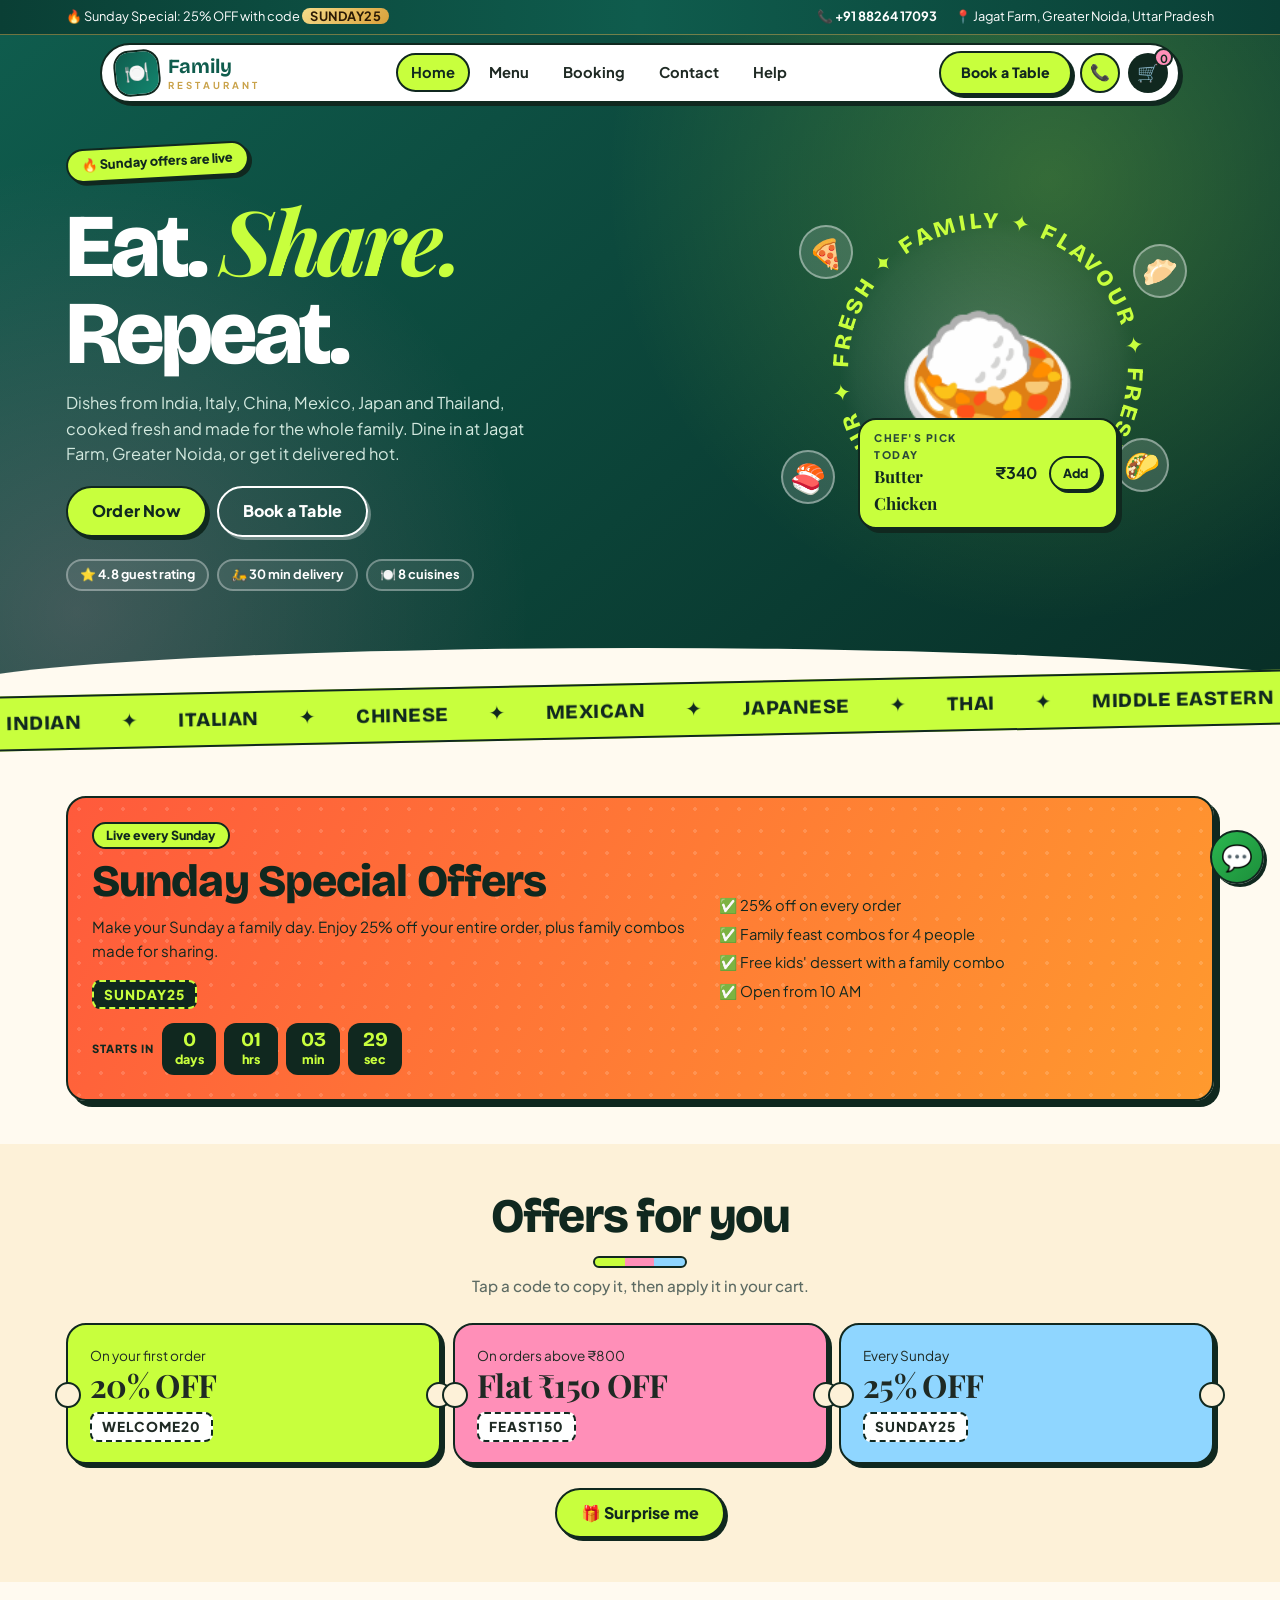
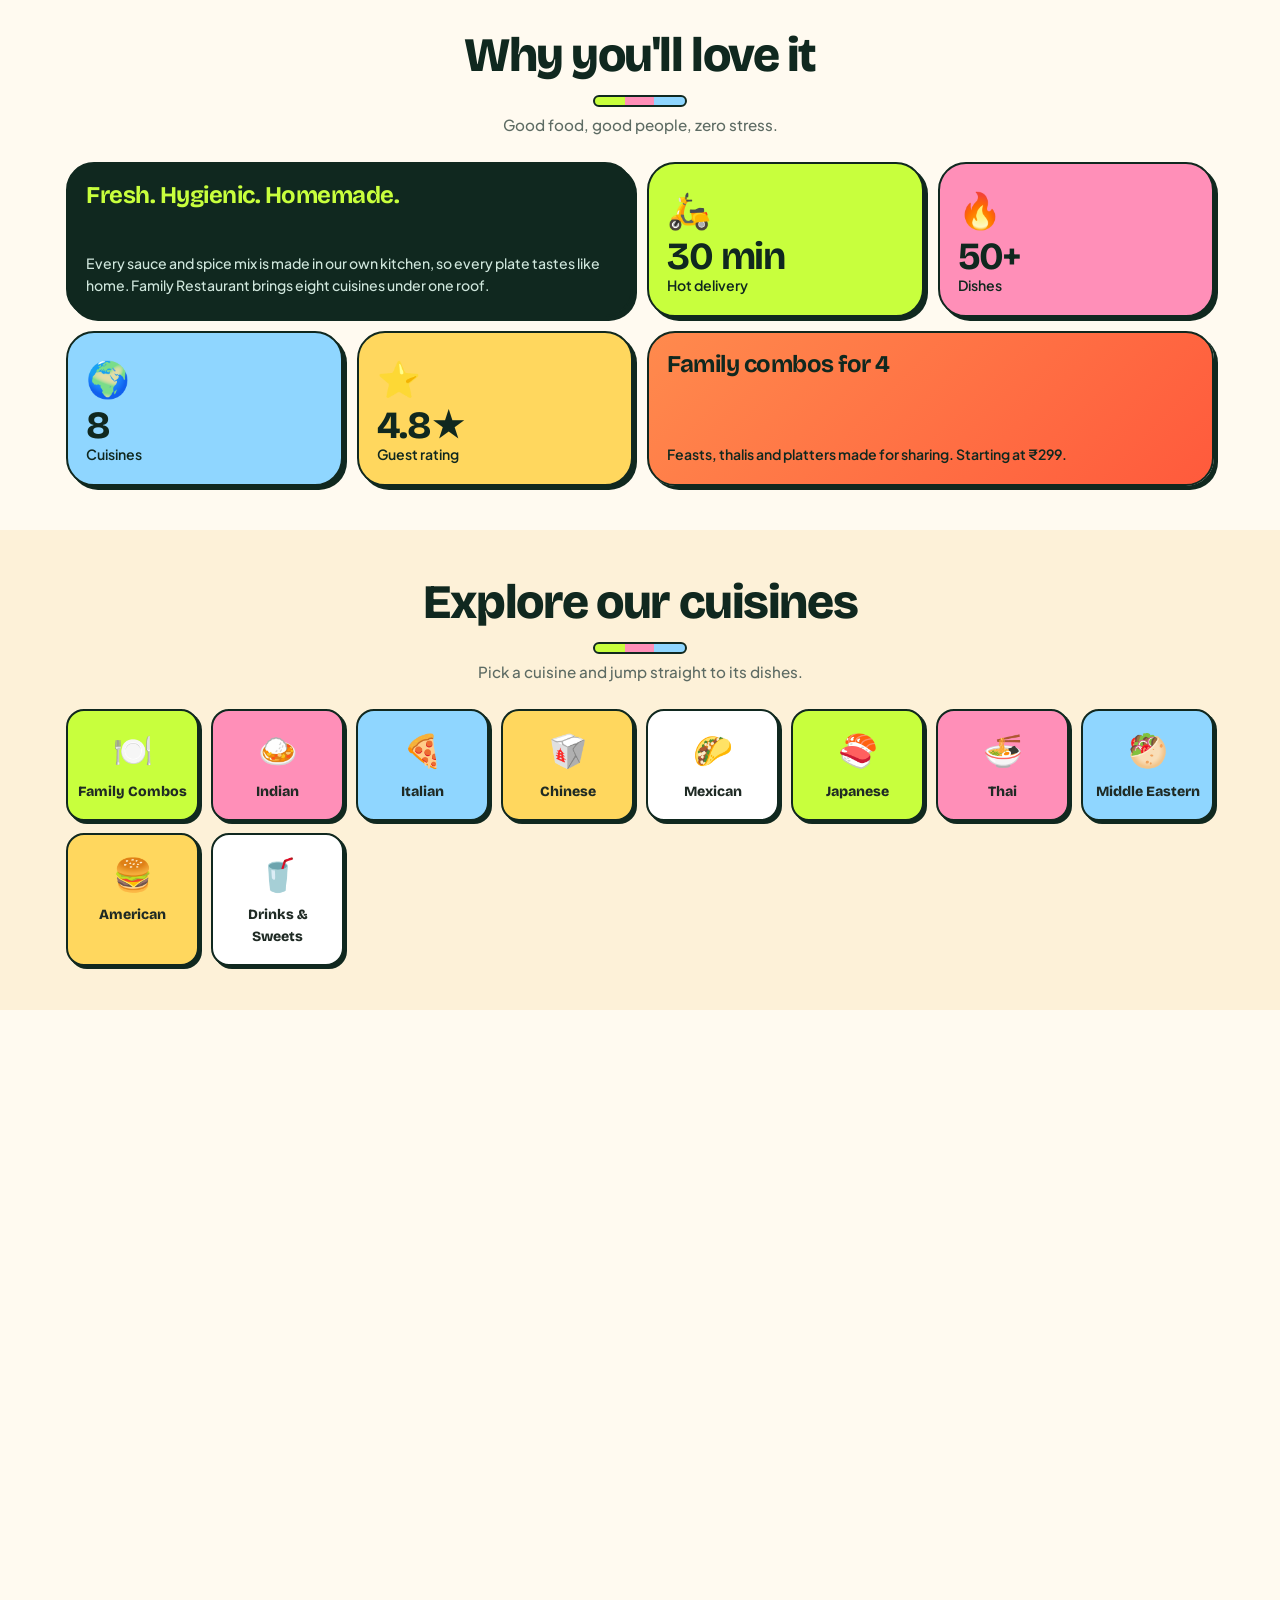
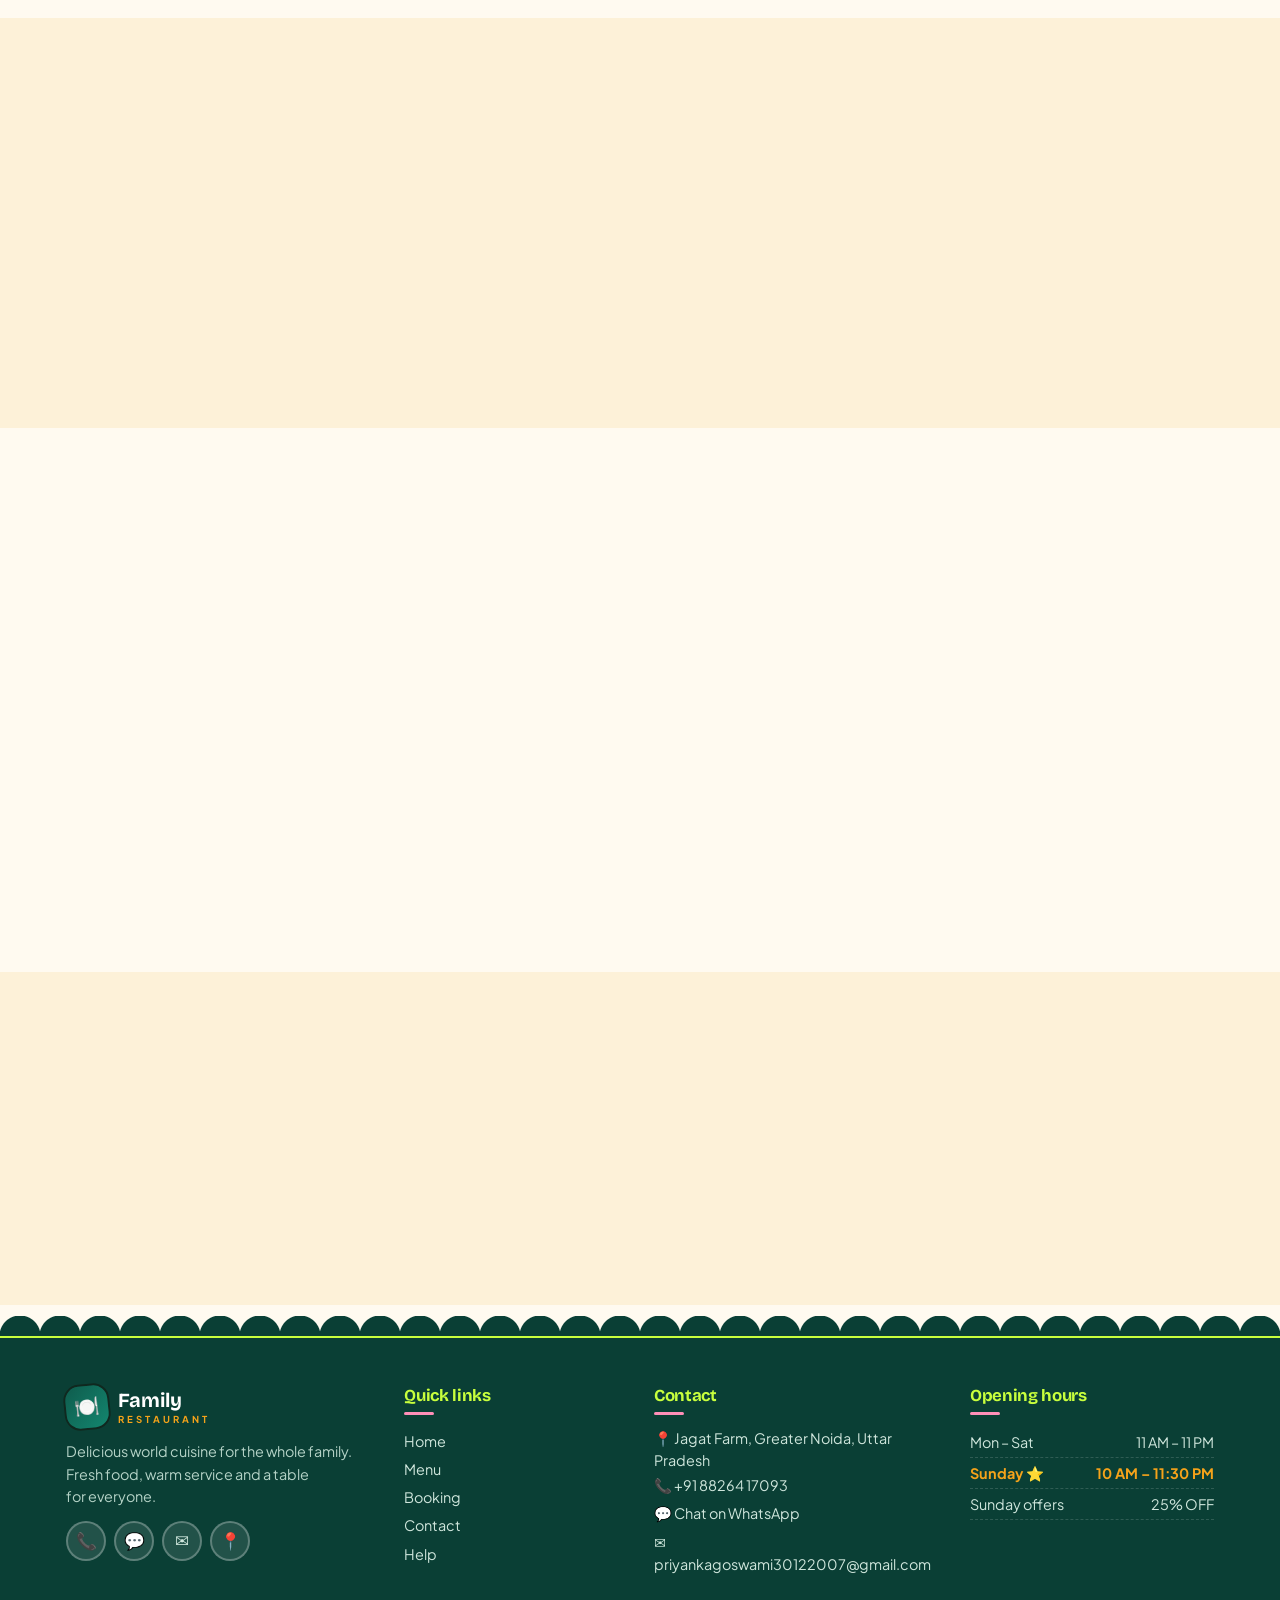
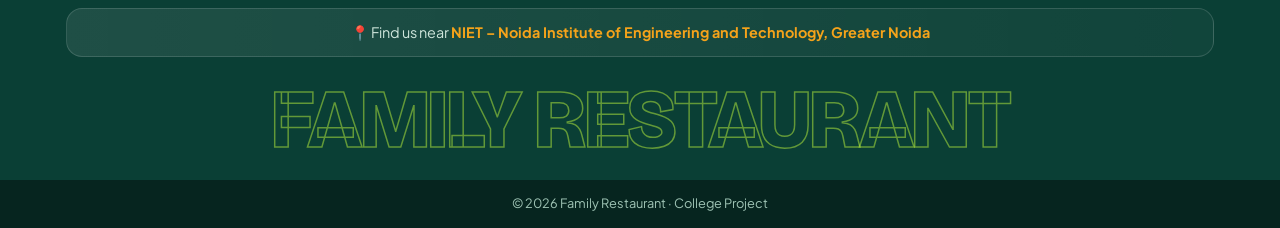
==== commit ea733920: "Add files via upload" ====
--- a/index.html
+++ b/index.html
@@ -6,22 +6,25 @@
 <title>Family Restaurant – Greater Noida</title>
 <link rel="preconnect" href="https://fonts.googleapis.com">
 <link rel="preconnect" href="https://fonts.gstatic.com" crossorigin>
-<link href="https://fonts.googleapis.com/css2?family=Playfair+Display:wght@600;700;800&family=Poppins:wght@400;500;600&display=swap" rel="stylesheet">
+<link href="https://fonts.googleapis.com/css2?family=Bricolage+Grotesque:wght@600;700;800&family=Plus+Jakarta+Sans:wght@400;500;600;700&family=Playfair+Display:ital,wght@1,700&display=swap" rel="stylesheet">
 <link rel="stylesheet" href="style.css">
 </head>
 <body>
  
 <section class="hero"><div class="wrap">
   <div>
-    <span class="kick">★ Family dining in Greater Noida</span>
-    <h1>Great food for the <em>whole family</em>, all in one place</h1>
-    <p>Enjoy dishes from India, Italy, China, Mexico, Japan and Thailand, freshly cooked and served warm. Dine in at Jagat Farm, Greater Noida, or order home delivery.</p>
+    <span class="stk">🔥 Sunday offers are live</span>
+    <h1>Eat. <em>Share.</em> Repeat.</h1>
+    <p>Dishes from India, Italy, China, Mexico, Japan and Thailand, cooked fresh and made for the whole family. Dine in at Jagat Farm, Greater Noida, or get it delivered hot.</p>
     <div class="bt"><a href="menu.html" class="btn">Order Now</a><a href="booking.html" class="btn gh">Book a Table</a></div>
     <div class="chips"><span>⭐ 4.8 guest rating</span><span>🛵 30 min delivery</span><span>🍽️ 8 cuisines</span></div>
   </div>
-  <div class="hv"><div class="glass"><div><small>Chef's pick today</small><b>Butter Chicken</b></div><span class="gp" id="pickP"></span><button class="add" id="pickAdd">Add</button></div>
-    <div class="ring"></div><div class="hp">🍛</div>
-    <span class="fl f1">🍕</span><span class="fl f2">🥟</span><span class="fl f3">🍣</span><span class="fl f4">🌮</span>
+  <div class="hv">
+    <div class="ring"></div>
+    <svg class="spin" viewBox="0 0 200 200" aria-hidden="true"><defs><path id="cp" d="M100,100 m-80,0 a80,80 0 1,1 160,0 a80,80 0 1,1 -160,0"/></defs><text><textPath href="#cp" xlink:href="#cp" textLength="495" lengthAdjust="spacing">FRESH ✦ FAMILY ✦ FLAVOUR ✦ FRESH ✦ FAMILY ✦ FLAVOUR ✦ </textPath></text></svg>
+    <div class="hp" aria-hidden="true">🍛</div>
+    <span class="fl f1" aria-hidden="true">🍕</span><span class="fl f2" aria-hidden="true">🥟</span><span class="fl f3" aria-hidden="true">🍣</span><span class="fl f4" aria-hidden="true">🌮</span>
+    <div class="glass"><div><small>Chef's pick today</small><b>Butter Chicken</b></div><span class="gp" id="pickP"></span><button class="add" id="pickAdd">Add</button></div>
   </div>
 </div></section>
  
@@ -32,8 +35,9 @@
     <div>
       <span class="pill" id="sunTag">Live every Sunday</span>
       <h2>Sunday Special Offers</h2>
-      <p>Make your Sunday a family day. Enjoy 25% off your entire order, plus special family combos made for sharing.</p>
+      <p>Make your Sunday a family day. Enjoy 25% off your entire order, plus family combos made for sharing.</p>
       <p style="margin-top:10px"><span class="cd" data-code="SUNDAY25" role="button" tabindex="0">SUNDAY25</span></p>
+      <div class="cdn" id="cdn" aria-live="off"></div>
     </div>
     <ul>
       <li>✅ 25% off on every order</li>
@@ -41,16 +45,6 @@
       <li>✅ Free kids' dessert with a family combo</li>
       <li>✅ Open from 10 AM</li>
     </ul>
-  </div>
-</div></section>
- 
-<section><div class="wrap">
-  <h2 class="ttl">How it works</h2>
-  <p class="sub">Three easy steps from hungry to happy.</p>
-  <div class="steps">
-    <div class="step"><i>1</i><span>🍽️</span><h3>Choose your dishes</h3><p>Browse 50+ dishes across 8 cuisines, or pick a family combo.</p></div>
-    <div class="step"><i>2</i><span>🛒</span><h3>Order or book a table</h3><p>Add to cart and check out, or reserve a table in seconds.</p></div>
-    <div class="step"><i>3</i><span>🧾</span><h3>Get your slip and enjoy</h3><p>Your bill or booking slip appears instantly. Sending it on WhatsApp is optional.</p></div>
   </div>
 </div></section>
  
@@ -62,9 +56,23 @@
     <div class="of"><p>On orders above ₹800</p><h3>Flat ₹150 OFF</h3><span class="cd" data-code="FEAST150" role="button" tabindex="0">FEAST150</span></div>
     <div class="of"><p>Every Sunday</p><h3>25% OFF</h3><span class="cd" data-code="SUNDAY25" role="button" tabindex="0">SUNDAY25</span></div>
   </div>
+  <p style="text-align:center;margin-top:24px"><button class="btn" onclick="surprise()">🎁 Surprise me</button></p>
 </div></section>
  
 <section><div class="wrap">
+  <h2 class="ttl">Why you'll love it</h2>
+  <p class="sub">Good food, good people, zero stress.</p>
+  <div class="bento">
+    <div class="tile t2 k1"><h3>Fresh. Hygienic. Homemade.</h3><p>Every sauce and spice mix is made in our own kitchen, so every plate tastes like home. Family Restaurant brings eight cuisines under one roof.</p></div>
+    <div class="tile k2"><span>🛵</span><div><b>30 min</b><p>Hot delivery</p></div></div>
+    <div class="tile k3"><span>🔥</span><div><b data-n="50" data-s="+">50+</b><p>Dishes</p></div></div>
+    <div class="tile k4"><span>🌍</span><div><b data-n="8">8</b><p>Cuisines</p></div></div>
+    <div class="tile k5"><span>⭐</span><div><b data-n="4.8" data-s="★">4.8★</b><p>Guest rating</p></div></div>
+    <a class="tile t2 k6" href="menu.html#Family%20Combos"><h3>Family combos for 4</h3><p>Feasts, thalis and platters made for sharing. Starting at ₹299.</p></a>
+  </div>
+</div></section>
+ 
+<section class="alt"><div class="wrap">
   <h2 class="ttl">Explore our cuisines</h2>
   <p class="sub">Pick a cuisine and jump straight to its dishes.</p>
   <div class="cz">
@@ -81,38 +89,36 @@
   </div>
 </div></section>
  
-<section class="alt"><div class="wrap">
+<section><div class="wrap">
   <h2 class="ttl">Popular dishes</h2>
-  <p class="sub">Customer favourites from every cuisine.</p>
-  <div class="grid" id="feat"><!--FEAT--><article class="it"><div class="pic c-in"><span class="em">🍗</span><img loading="lazy" decoding="async" width="400" height="300" alt="Butter Chicken" src="images/butter-chicken.jpg" data-s="butter-chicken" data-alt="https://loremflickr.com/400/300/butter,chicken/all?lock=13" onload="this.classList.add('ld')" onerror="imgFail(this)"><span class="bs">Bestseller</span></div><h3><span class="tg nv" title="Non-veg"></span>Butter Chicken</h3><p>Creamy tomato gravy served with naan</p><div class="rw"><span class="pr">₹340</span><span data-ctl="12"><button class="add" onclick="chg(12,1)">Add to Cart</button></span></div></article><article class="it"><div class="pic c-it"><span class="em">🍕</span><img loading="lazy" decoding="async" width="400" height="300" alt="Margherita Pizza" src="images/margherita-pizza.jpg" data-s="margherita-pizza" data-alt="https://loremflickr.com/400/300/margherita,pizza/all?lock=19" onload="this.classList.add('ld')" onerror="imgFail(this)"><span class="bs">Bestseller</span></div><h3><span class="tg vg" title="Veg"></span>Margherita Pizza</h3><p>Wood-fired with basil and mozzarella</p><div class="rw"><span class="pr">₹280</span><span data-ctl="18"><button class="add" onclick="chg(18,1)">Add to Cart</button></span></div></article><article class="it"><div class="pic c-cn"><span class="em">🥟</span><img loading="lazy" decoding="async" width="400" height="300" alt="Veg Momos" src="images/veg-momos.jpg" data-s="veg-momos" data-alt="https://loremflickr.com/400/300/momos/all?lock=25" onload="this.classList.add('ld')" onerror="imgFail(this)"><span class="bs">Bestseller</span></div><h3><span class="tg vg" title="Veg"></span>Veg Momos</h3><p>Steamed dumplings with spicy dip</p><div class="rw"><span class="pr">₹150</span><span data-ctl="24"><button class="add" onclick="chg(24,1)">Add to Cart</button></span></div></article><article class="it"><div class="pic c-me"><span class="em">🥙</span><img loading="lazy" decoding="async" width="400" height="300" alt="Chicken Shawarma" src="images/chicken-shawarma.jpg" data-s="chicken-shawarma" data-alt="https://loremflickr.com/400/300/chicken,shawarma/all?lock=40" onload="this.classList.add('ld')" onerror="imgFail(this)"><span class="bs">Bestseller</span></div><h3><span class="tg nv" title="Non-veg"></span>Chicken Shawarma</h3><p>Grilled chicken with garlic sauce</p><div class="rw"><span class="pr">₹220</span><span data-ctl="39"><button class="add" onclick="chg(39,1)">Add to Cart</button></span></div></article><!--/FEAT--></div>
-  <p style="text-align:center;margin-top:22px"><a href="menu.html" class="btn">View full menu</a></p>
+  <p class="sub">Guest favourites from every cuisine.</p>
+  <div class="grid" id="feat"><!--FEAT--><article class="it"><div class="pic c-in"><span class="em">🍗</span><img loading="lazy" decoding="async" width="400" height="300" alt="Butter Chicken" src="images/butter-chicken.jpg" data-s="butter-chicken" data-alt="https://loremflickr.com/400/300/butter,chicken/all?lock=13" onload="this.classList.add('ld')" onerror="imgFail(this)"><button class="fav" data-fav="12" onclick="toggleFav(12)" aria-label="Save to favourites">♡</button><span class="bs">Bestseller</span></div><h3><span class="tg nv" title="Non-veg"></span>Butter Chicken</h3><p>Creamy tomato gravy served with naan</p><div class="rw"><span class="pr">₹340</span><span data-ctl="12"><button class="add" onclick="chg(12,1)">Add to Cart</button></span></div></article><article class="it"><div class="pic c-it"><span class="em">🍕</span><img loading="lazy" decoding="async" width="400" height="300" alt="Margherita Pizza" src="images/margherita-pizza.jpg" data-s="margherita-pizza" data-alt="https://loremflickr.com/400/300/margherita,pizza/all?lock=19" onload="this.classList.add('ld')" onerror="imgFail(this)"><button class="fav" data-fav="18" onclick="toggleFav(18)" aria-label="Save to favourites">♡</button><span class="bs">Bestseller</span></div><h3><span class="tg vg" title="Veg"></span>Margherita Pizza</h3><p>Wood-fired with basil and mozzarella</p><div class="rw"><span class="pr">₹280</span><span data-ctl="18"><button class="add" onclick="chg(18,1)">Add to Cart</button></span></div></article><article class="it"><div class="pic c-cn"><span class="em">🥟</span><img loading="lazy" decoding="async" width="400" height="300" alt="Veg Momos" src="images/veg-momos.jpg" data-s="veg-momos" data-alt="https://loremflickr.com/400/300/momos/all?lock=25" onload="this.classList.add('ld')" onerror="imgFail(this)"><button class="fav" data-fav="24" onclick="toggleFav(24)" aria-label="Save to favourites">♡</button><span class="bs">Bestseller</span></div><h3><span class="tg vg" title="Veg"></span>Veg Momos</h3><p>Steamed dumplings with spicy dip</p><div class="rw"><span class="pr">₹150</span><span data-ctl="24"><button class="add" onclick="chg(24,1)">Add to Cart</button></span></div></article><article class="it"><div class="pic c-me"><span class="em">🥙</span><img loading="lazy" decoding="async" width="400" height="300" alt="Chicken Shawarma" src="images/chicken-shawarma.jpg" data-s="chicken-shawarma" data-alt="https://loremflickr.com/400/300/chicken,shawarma/all?lock=40" onload="this.classList.add('ld')" onerror="imgFail(this)"><button class="fav" data-fav="39" onclick="toggleFav(39)" aria-label="Save to favourites">♡</button><span class="bs">Bestseller</span></div><h3><span class="tg nv" title="Non-veg"></span>Chicken Shawarma</h3><p>Grilled chicken with garlic sauce</p><div class="rw"><span class="pr">₹220</span><span data-ctl="39"><button class="add" onclick="chg(39,1)">Add to Cart</button></span></div></article><!--/FEAT--></div>
+  <p style="text-align:center;margin-top:24px"><a href="menu.html" class="btn">View full menu</a></p>
 </div></section>
  
-<section><div class="wrap ab">
-  <div>
-    <h2 style="font-size:1.8rem;margin-bottom:10px">About us</h2>
-    <p>Family Restaurant brings the tastes of eight cuisines together under one roof. Every sauce and spice mix is prepared fresh in our own kitchen, so every plate tastes homemade.</p>
-    <p>Our goal is simple: a warm table, honest food and a welcome for every family.</p>
-    <div class="st"><div><b data-n="50" data-s="+">50+</b><span>Dishes</span></div><div><b data-n="8">8</b><span>Cuisines</span></div><div><b data-n="4.8" data-s="★">4.8★</b><span>Guest rating</span></div></div>
-  </div>
-  <div class="fe">
-    <div><span>🌿</span>Fresh ingredients</div><div><span>🔥</span>Live tandoor</div>
-    <div><span>🛵</span>30 minute delivery</div><div><span>💯</span>Hygienic kitchen</div>
+<section class="alt"><div class="wrap">
+  <h2 class="ttl">How it works</h2>
+  <p class="sub">Three easy steps from hungry to happy.</p>
+  <div class="steps">
+    <div class="step"><i>1</i><span>🍽️</span><h3>Pick your dishes</h3><p>Browse 50+ dishes across 8 cuisines, or grab a family combo.</p></div>
+    <div class="step"><i>2</i><span>🛒</span><h3>Order or book</h3><p>Add to cart and check out, or reserve a table in seconds.</p></div>
+    <div class="step"><i>3</i><span>🧾</span><h3>Get your slip</h3><p>Your bill or booking slip appears instantly. Sharing it on WhatsApp is optional.</p></div>
   </div>
 </div></section>
  
-<section class="alt"><div class="wrap">
-  <h2 class="ttl">What our guests say</h2>
+<section><div class="wrap">
+  <h2 class="ttl">The vibe check</h2>
   <p class="sub">Sample reviews for this college project.</p>
+  <div class="rv" id="urv" style="display:none;margin-bottom:14px"></div>
   <div class="rv">
-    <div><span class="stars">★★★★★</span>Lovely place for a family dinner. The Sunday combo was great value and everyone found something they liked.<b>Aarti S.</b></div>
-    <div><span class="stars">★★★★★</span>Booking a table was quick, and the staff had our birthday cake ready. The food arrived hot and on time.<b>Rahul K.</b></div>
-    <div><span class="stars">★★★★☆</span>Great variety on the menu. The biryani and the pizza were our favourites, and delivery was fast.<b>Neha G.</b></div>
+    <div><div class="who"><span class="av">👩</span><div><b>aarti_s</b><small>Family dinner</small></div><span class="stars">★★★★★</span></div>The Sunday combo was such good value. Everyone at the table found something they loved.<div class="re">🔥 24 &nbsp; ❤️ 18</div></div>
+    <div><div class="who"><span class="av">🧑</span><div><b>rahul.k</b><small>Birthday night</small></div><span class="stars">★★★★★</span></div>Booking was instant and the staff had our cake ready. Food came out hot and on time.<div class="re">🔥 31 &nbsp; ❤️ 22</div></div>
+    <div><div class="who"><span class="av">👧</span><div><b>neha_g</b><small>Home delivery</small></div><span class="stars">★★★★☆</span></div>So much variety on the menu. The biryani and the pizza were our favourites.<div class="re">🔥 19 &nbsp; ❤️ 27</div></div>
   </div>
 </div></section>
  
-<section><div class="wrap"><div class="band">
-  <h2>Planning a family dinner?</h2>
+<section class="alt"><div class="wrap"><div class="band">
+  <h2>Planning a <em>family dinner?</em></h2>
   <p>Reserve your table now and enjoy our Sunday special offers with the whole family.</p>
   <div class="bt"><a href="booking.html" class="btn">Book a Table</a><a href="contact.html" class="btn gh">Contact Us</a></div>
 </div></div></section>
@@ -125,6 +131,28 @@
 var bi=0;MENU.forEach(function(m,i){if(m.n==="Butter Chicken")bi=i});
 document.getElementById("pickP").textContent="₹"+MENU[bi].p;
 document.getElementById("pickAdd").onclick=function(){chg(bi,1)};
+ 
+var AVS=["👩","🧑","👧","👨","🧒","👵"];
+function drawUserReviews(){
+  var r=store.get("fr2_reviews",[]),el=document.getElementById("urv");
+  el.style.display=r.length?"grid":"none";
+  el.innerHTML=r.slice(0,3).map(function(x){var n=0;for(var i=0;i<x.n.length;i++)n+=x.n.charCodeAt(i);
+    var st="★★★★★".slice(0,x.r)+"☆☆☆☆☆".slice(0,5-x.r);
+    return '<div><div class="who"><span class="av">'+AVS[n%AVS.length]+'</span><div><b>'+esc(x.n.toLowerCase().replace(/\s+/g,"_"))+'</b><small>New guest review</small></div><span class="stars">'+st+'</span></div>'+esc(x.t)+'<div class="re">🔥 New</div></div>';
+  }).join("");
+}
+function sunLeft(){
+  var n=new Date(),d=new Date(n);d.setHours(0,0,0,0);
+  if(n.getDay()===0){d.setDate(d.getDate()+1);return {live:true,t:d}}
+  d.setDate(d.getDate()+((7-n.getDay())%7));return {live:false,t:d};
+}
+function sunTick(){
+  var r=sunLeft(),ms=r.t-new Date();if(ms<0)ms=0;
+  var s=Math.floor(ms/1000),p=function(n){return n<10?"0"+n:""+n};
+  document.getElementById("cdn").innerHTML='<small>'+(r.live?"Offer ends in":"Starts in")+'</small><span><b>'+Math.floor(s/86400)+'</b>days</span><span><b>'+p(Math.floor(s%86400/3600))+'</b>hrs</span><span><b>'+p(Math.floor(s%3600/60))+'</b>min</span><span><b>'+p(s%60)+'</b>sec</span>';
+}
+sunTick();setInterval(sunTick,1000);
+drawUserReviews();
 refresh();
 </script>
 </body>
--- a/style.css
+++ b/style.css
@@ -421,4 +421,168 @@
 .lite .it:hover,.lite .cz a:hover{transform:none}
 .lite .btn::after{display:none}
 @media(prefers-reduced-motion:reduce){*,*::before,*::after{animation:none!important;transition:none!important}}
+ 
+/* ===== Gen-Z ultra premium: bold type, stickers, bento, hard shadows, pill nav ===== */
+:root{--ink:#10281f;--lime:#c8ff3d;--pink:#ff8fb8;--sky:#8fd6ff;--hh:76px;--head:"Bricolage Grotesque","Plus Jakarta Sans",system-ui,-apple-system,"Segoe UI",Arial,sans-serif;--sans:"Plus Jakarta Sans",system-ui,-apple-system,"Segoe UI",Roboto,Arial,sans-serif;--ser:"Playfair Display",Georgia,serif;--hard:4px 4px 0 var(--ink)}
+body{font-family:var(--sans)}
+h1,h2,h3,.logo span,.mq,.wm{font-family:var(--head)}
+h1,h2,h3{letter-spacing:-.02em}
+h1,h2{font-weight:800}
+em{font-family:var(--ser);font-style:italic;font-weight:700}
+.it h3{font-family:var(--head)}
+/* floating pill nav that sits on top of the hero */
+.hd{background:transparent;border:0;box-shadow:none;margin-bottom:calc(var(--hh) * -1);transition:none}
+.hd .nav{width:min(1080px,calc(100% - 20px));margin:8px auto;height:60px;padding:0 10px 0 14px;background:var(--card);border:2px solid var(--ink);border-radius:60px;box-shadow:3px 3px 0 var(--ink)}
+.hd.sc{box-shadow:none}.hd.sc .nav{height:60px}
+.lg{box-shadow:0 0 0 2px var(--ink)}
+#nv a{font-weight:700}
+#nv a.on{background:var(--lime);color:var(--ink);box-shadow:none;border:2px solid var(--ink);padding:6px 13px}
+#nv a:hover{background:var(--bg2)}
+.cb{background:var(--ink);color:var(--lime)}
+.ib{border:2px solid var(--ink);background:var(--lime);color:var(--ink)}
+.bump{animation:bump .45s}
+@keyframes bump{40%{transform:scale(1.25) rotate(-10deg)}}
+/* buttons */
+.btn{background:var(--lime);color:var(--ink);border:2px solid var(--ink);box-shadow:3px 3px 0 var(--ink);font-weight:800}
+.btn::after{display:none}
+.btn:active{transform:translate(2px,2px);box-shadow:1px 1px 0 var(--ink)}
+.btn.gh{background:transparent;color:var(--ink);border:2px solid var(--ink);box-shadow:3px 3px 0 var(--ink)}
+.hero .btn.gh,.pg .btn.gh,.band .btn.gh{background:transparent;color:#fff;border-color:#fff;box-shadow:3px 3px 0 #ffffff55}
+.btn.wa{background:#25d366;color:var(--ink)}
+.add{background:var(--lime);color:var(--ink);border:2px solid var(--ink);box-shadow:2px 2px 0 var(--ink);font-weight:800}
+.add:active{transform:translate(1px,1px);box-shadow:none}
+.qt{border:2px solid var(--ink);background:var(--card)}
+.qt button{background:var(--ink);color:var(--lime)}
+/* stickers */
+.stk{display:inline-block;background:var(--lime);color:var(--ink);border:2px solid var(--ink);border-radius:50px;padding:5px 14px;font-weight:800;font-size:.8rem;transform:rotate(-3deg);box-shadow:3px 3px 0 var(--ink)}
+.bs{background:var(--pink);color:var(--ink);border:2px solid var(--ink);font-weight:800;top:8px;left:8px}
+.bs.sun{background:var(--lime);color:var(--ink)}
+/* hero */
+.hero{padding:calc(var(--hh) + 34px) 0 100px;background:radial-gradient(circle at 82% 22%,#c8ff3d38 0,transparent 38%),radial-gradient(circle at 6% 88%,#ff8fb838 0,transparent 34%),linear-gradient(140deg,#0f5c4d,#082f27)}
+.hero h1{font-size:clamp(2.7rem,10vw,5.6rem);line-height:.98;letter-spacing:-.04em;margin:16px 0 0}
+.hero h1 em{background:none;-webkit-text-fill-color:initial;color:var(--lime)}
+.hero p{font-size:1.02rem}
+.chips span{border:2px solid #ffffff55;background:#ffffff14;font-weight:700}
+.spin{position:absolute;width:min(350px,84vw);animation:spin 24s linear infinite;pointer-events:none}
+.spin text{font:800 13px var(--head);fill:var(--lime);letter-spacing:1px}
+@keyframes spin{to{transform:rotate(360deg)}}
+.ring{border:0;background:radial-gradient(circle,#ffffff2e,#ffffff0a 62%,transparent 70%)}
+.glass{background:var(--lime);color:var(--ink);border:2px solid var(--ink);box-shadow:4px 4px 0 var(--ink);bottom:-6px}
+.glass small{color:#2a4a3a;font-weight:800}.glass .gp{color:var(--ink)}
+.fl{background:#ffffff26;border:2px solid #ffffff66}
+.pg{padding:calc(var(--hh) + 26px) 0 66px}
+.pg h1{font-size:clamp(2.2rem,8vw,3.8rem);letter-spacing:-.03em}
+/* tilted marquee band */
+.mq{background:var(--lime);color:var(--ink);border-top:2px solid var(--ink);border-bottom:2px solid var(--ink);font-weight:800;font-size:1.25rem;text-transform:uppercase;letter-spacing:.5px;transform:rotate(-1.2deg);margin:-8px -14px 14px;padding:10px 0;position:relative;z-index:2}
+/* section titles */
+.ttl{font-size:clamp(2rem,6vw,3rem);color:var(--ink);letter-spacing:-.03em}
+.ttl::after{content:"";display:block;width:90px;height:8px;margin:10px auto 0;border-radius:8px;background:linear-gradient(90deg,var(--lime) 0 33%,var(--pink) 33% 66%,var(--sky) 66%);border:2px solid var(--ink)}
+.sub{font-weight:500}
+/* sunday banner + offers + tickets */
+.sun{background:radial-gradient(#ffffff26 2px,transparent 2px) 0 0/22px 22px,linear-gradient(120deg,#ff5a3c,#ff9a2e);border:2px solid var(--ink);box-shadow:6px 6px 0 var(--ink);color:var(--ink)}
+.sun h2{font-size:clamp(1.9rem,5vw,2.8rem)}
+.sun .pill{background:var(--lime);border:2px solid var(--ink);font-weight:800}
+.sun .cd{background:var(--ink);color:var(--lime);border:2px dashed var(--lime)}
+.of{border:2px solid var(--ink);box-shadow:var(--hard)}
+.of:nth-child(1){background:var(--lime)}.of:nth-child(2){background:var(--pink)}.of:nth-child(3){background:var(--sky)}
+.of::before,.of::after{border:2px solid var(--ink)}
+.of::before{left:-13px}.of::after{right:-13px}
+.of h3{font-size:2rem}
+.cd{border-color:var(--ink);background:#fff;font-weight:800}
+/* bento */
+.bento{display:grid;grid-template-columns:repeat(4,1fr);gap:14px}
+.tile{border:2px solid var(--ink);border-radius:28px;padding:18px;box-shadow:var(--hard);min-height:150px;display:flex;flex-direction:column;justify-content:space-between;color:var(--ink);transition:transform .2s}
+.tile span{font-size:2.2rem}
+.tile b{font-family:var(--head);font-size:2.4rem;line-height:1;letter-spacing:-.03em;display:block}
+.tile p{font-size:.88rem;font-weight:600}
+.tile h3{font-size:1.5rem;line-height:1.1}
+.t2{grid-column:span 2}
+.k1{background:var(--ink);color:#fff}.k1 h3{color:var(--lime)}.k1 p{color:#cfe6dc;font-weight:500}
+.k2{background:var(--lime)}.k3{background:var(--pink)}.k4{background:var(--sky)}.k5{background:#ffd75e}
+.k6{background:linear-gradient(135deg,#ff8a4d,#ff5a3c)}
+a.tile{display:flex}
+/* cuisines as colourful stickers */
+.cz a{border:2px solid var(--ink);box-shadow:3px 3px 0 var(--ink);font-weight:800;font-family:var(--head);background:var(--card)}
+.cz a:nth-child(5n+1){background:var(--lime)}.cz a:nth-child(5n+2){background:var(--pink)}.cz a:nth-child(5n+3){background:var(--sky)}.cz a:nth-child(5n+4){background:#ffd75e}
+/* dish cards */
+.it{border:2px solid var(--ink);background:var(--card);box-shadow:var(--hard);border-radius:22px}
+.it h3{font-size:1.02rem}
+.pr{background:var(--lime);border:2px solid var(--ink);color:var(--ink);font-weight:800}
+.pic{border:2px solid var(--ink)}
+.tab{border:2px solid var(--ink);font-weight:700}
+.tab.on,.sw button.on{background:var(--lime);color:var(--ink);border-color:var(--ink);box-shadow:2px 2px 0 var(--ink)}
+.sw button{border:2px solid var(--ink);font-weight:700}
+.tabs{top:calc(var(--hh) + 2px)}
+/* steps, reviews, band */
+.step{border:2px solid var(--ink);box-shadow:var(--hard)}
+.step i{background:var(--lime);border:2px solid var(--ink);color:var(--ink)}
+.step:nth-child(2) i{background:var(--pink)}.step:nth-child(3) i{background:var(--sky)}
+.rv div{border:2px solid var(--ink);box-shadow:var(--hard);color:var(--txt)}
+.rv div::before{content:none}
+.rv .who{display:flex;align-items:center;gap:10px;margin-bottom:8px}
+.rv .av{width:40px;height:40px;border-radius:50%;background:var(--pink);border:2px solid var(--ink);display:grid;place-items:center;font-size:1.3rem}
+.rv .who b{margin:0;color:var(--ink);font-family:var(--head)}
+.rv .who small{display:block;color:var(--mute);font-size:.72rem;margin-top:-2px}
+.rv .stars{display:inline;margin:0 0 0 auto}
+.rv .re{margin-top:10px;font-size:.8rem;font-weight:700;color:var(--mute)}
+.band{background:radial-gradient(#ffffff18 2px,transparent 2px) 0 0/22px 22px,linear-gradient(135deg,#0f5c4d,#082f27);border:2px solid var(--ink);box-shadow:8px 8px 0 var(--lime)}
+.band h2{font-size:clamp(2rem,6vw,3.2rem);letter-spacing:-.03em}
+.band h2 em{color:var(--lime)}
+/* forms, boxes, slip, toast */
+.box,.li,details{border:2px solid var(--ink);box-shadow:var(--hard)}
+input,select,textarea{border:2px solid var(--ink);border-radius:14px}
+input:focus,select:focus,textarea:focus{outline:3px solid var(--lime);border-color:var(--ink)}
+.tagx{background:var(--lime);color:var(--ink);border:2px solid var(--ink);font-weight:800}
+.toast{background:var(--lime);color:var(--ink);border:2px solid var(--ink);box-shadow:3px 3px 0 var(--ink)}
+.cb i{background:var(--pink);color:var(--ink);border:2px solid var(--ink)}
+.cf{position:fixed;inset:0;pointer-events:none;z-index:400;overflow:hidden}
+.cf i{position:absolute;top:-14px;width:9px;height:14px;border-radius:2px;animation:fall 1.5s ease-in forwards}
+@keyframes fall{to{transform:translateY(105vh) rotate(540deg)}}
+/* footer wordmark */
+.wm{margin-top:26px;text-align:center;font-weight:800;text-transform:uppercase;letter-spacing:-.03em;line-height:.9;font-size:clamp(2rem,8vw,5.2rem);color:transparent;-webkit-text-stroke:1.5px #c8ff3d77;user-select:none;white-space:nowrap;overflow:hidden}
+.ft{border-top:3px solid var(--lime)}
+.ft h3{color:var(--lime);font-family:var(--head)}
+.ft h3::after{background:var(--pink)}
+.soc a{border:2px solid #ffffff44}.soc a:hover{background:var(--lime);color:var(--ink)}
+.wafab{border:2px solid var(--ink);box-shadow:3px 3px 0 var(--ink)}
+.totop{background:var(--lime);color:var(--ink);border:2px solid var(--ink)}
+@media(hover:hover){
+.it:hover{background:var(--card);transform:translate(-2px,-2px);box-shadow:6px 6px 0 var(--ink);border-color:var(--ink)}
+.cz a:hover{transform:translate(-2px,-2px);box-shadow:5px 5px 0 var(--ink);border-color:var(--ink)}
+.tile:hover{transform:rotate(-1.5deg) translateY(-3px)}
+}
+@media(max-width:900px){.bento{grid-template-columns:repeat(2,1fr)}}
+@media(max-width:760px){
+:root{--hh:72px}
+.hd .nav{height:56px;margin:8px auto}
+#nv{top:72px;left:10px;right:10px;border:2px solid var(--ink);border-radius:22px;box-shadow:var(--hard)}
+.hero{padding:calc(var(--hh) + 14px) 0 84px}
+.hv .hp{font-size:5rem}
+.spin{width:250px}
+.tabs{top:calc(var(--hh) + 2px)}
+.mq{font-size:1rem}
+.tile{min-height:130px}.tile b{font-size:2rem}
+}
+@media(prefers-reduced-motion:reduce){.spin{animation:none}}
+.lite .spin{animation:none}
+ 
+/* ===== More features: favourites, order type, countdown, stars, tracker, progress ===== */
+.fav{position:absolute;top:8px;right:8px;width:32px;height:32px;border-radius:50%;background:#fff;border:2px solid var(--ink);color:#e0392b;font-size:1.05rem;line-height:1;z-index:3;display:grid;place-items:center;padding:0}
+.fav.on{background:var(--pink)}
+.fav:active{transform:scale(.9)}
+.otp{display:flex;gap:6px;margin-top:10px}
+.otp button{flex:1;padding:8px 4px;border-radius:50px;border:2px solid var(--ink);background:var(--card);color:var(--ink);font-weight:700;font-size:.78rem}
+.otp button.on{background:var(--lime);box-shadow:2px 2px 0 var(--ink)}
+.cdn{display:flex;gap:8px;align-items:center;margin-top:14px;flex-wrap:wrap}
+.cdn small{font-weight:800;text-transform:uppercase;letter-spacing:1px;font-size:.7rem}
+.cdn span{background:var(--ink);color:var(--lime);border-radius:12px;padding:5px 10px;font-weight:800;text-align:center;min-width:54px;font-size:.78rem}
+.cdn span b{display:block;font-family:var(--head);font-size:1.25rem;line-height:1.1}
+.starpick{display:flex;gap:4px}
+.starpick button{background:transparent;color:#c9c2b0;font-size:1.9rem;line-height:1;padding:0 2px}
+.starpick button.on{color:#f5a31a}
+.trk{display:flex;gap:4px;margin:8px 0 4px;max-width:220px}
+.trk i{flex:1;height:7px;border-radius:7px;background:var(--bg2);border:1.5px solid var(--ink)}
+.trk i.on{background:var(--lime)}
+.li .ro{color:var(--pri);border-color:var(--pri);font-weight:700}
+.spb{position:fixed;top:0;left:0;right:0;height:4px;background:linear-gradient(90deg,var(--lime),var(--pink),var(--sky));transform-origin:0 50%;transform:scaleX(0);z-index:300;pointer-events:none}
  
